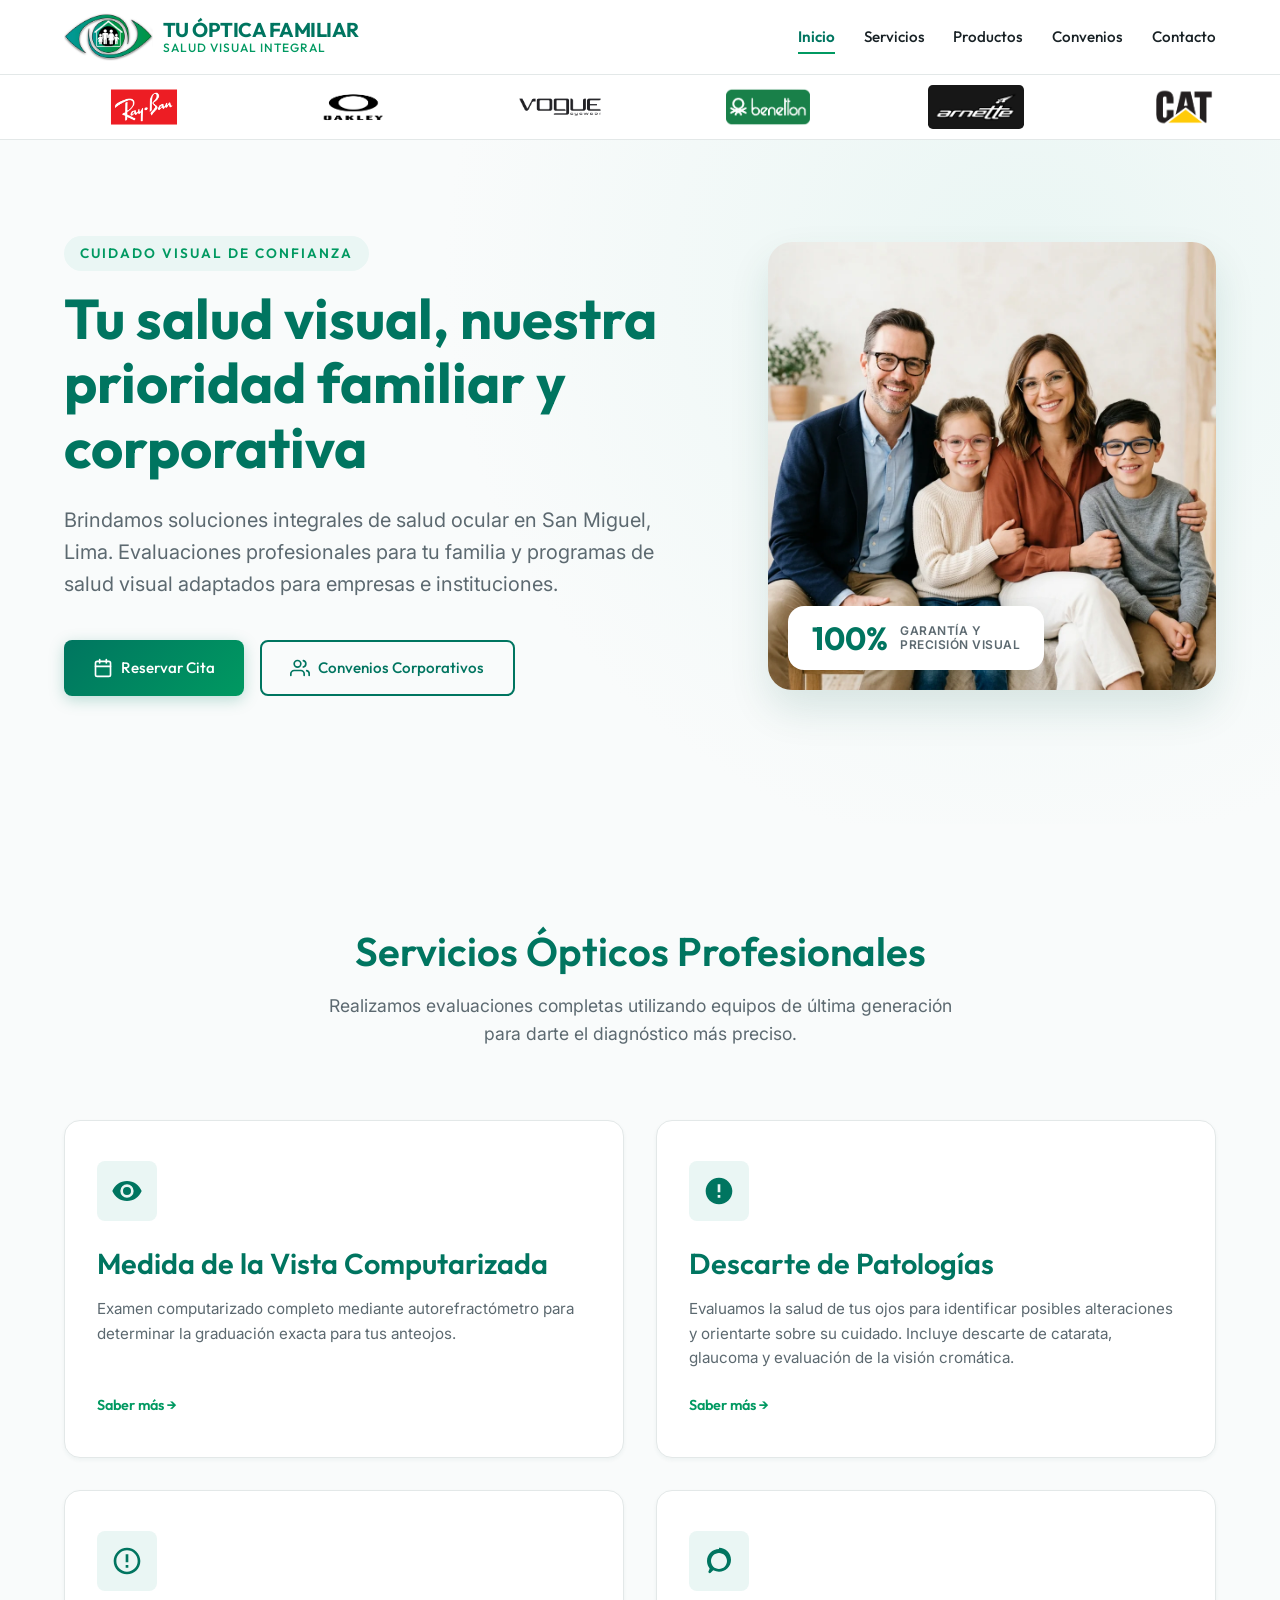
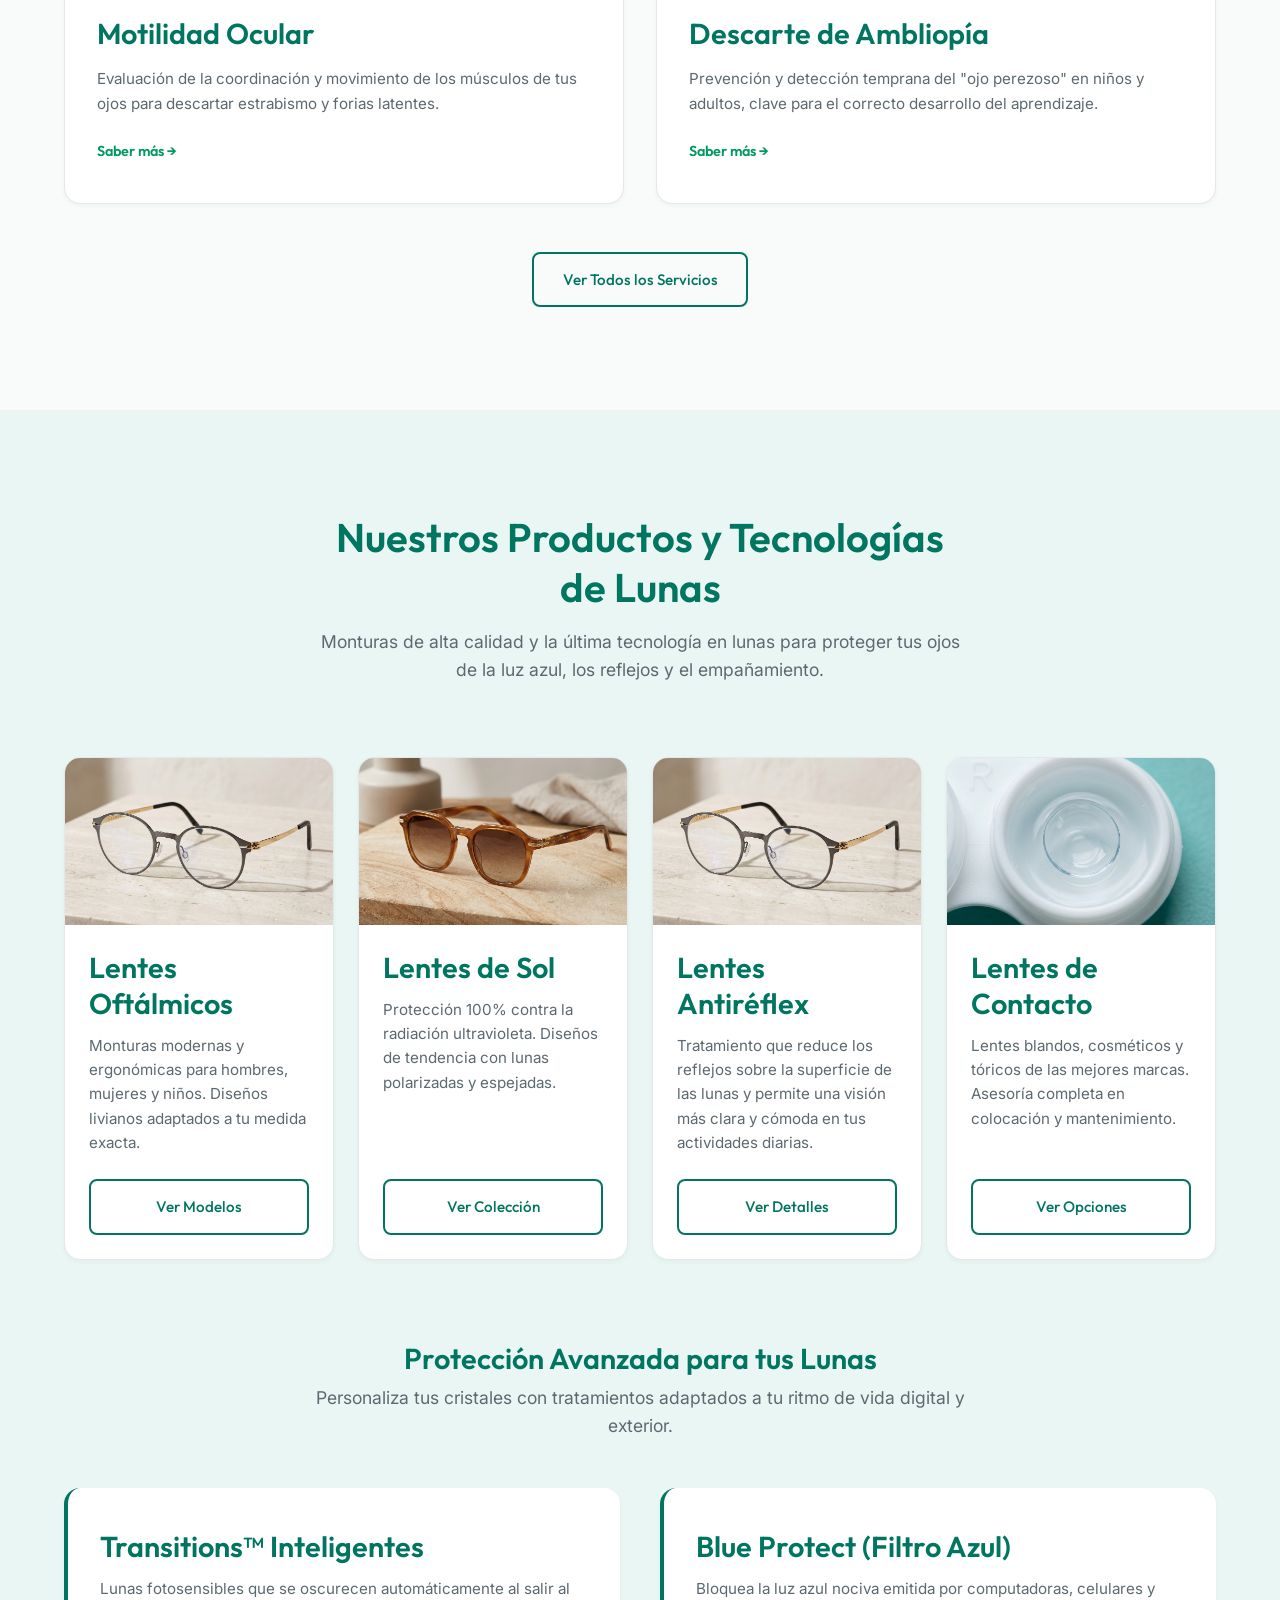
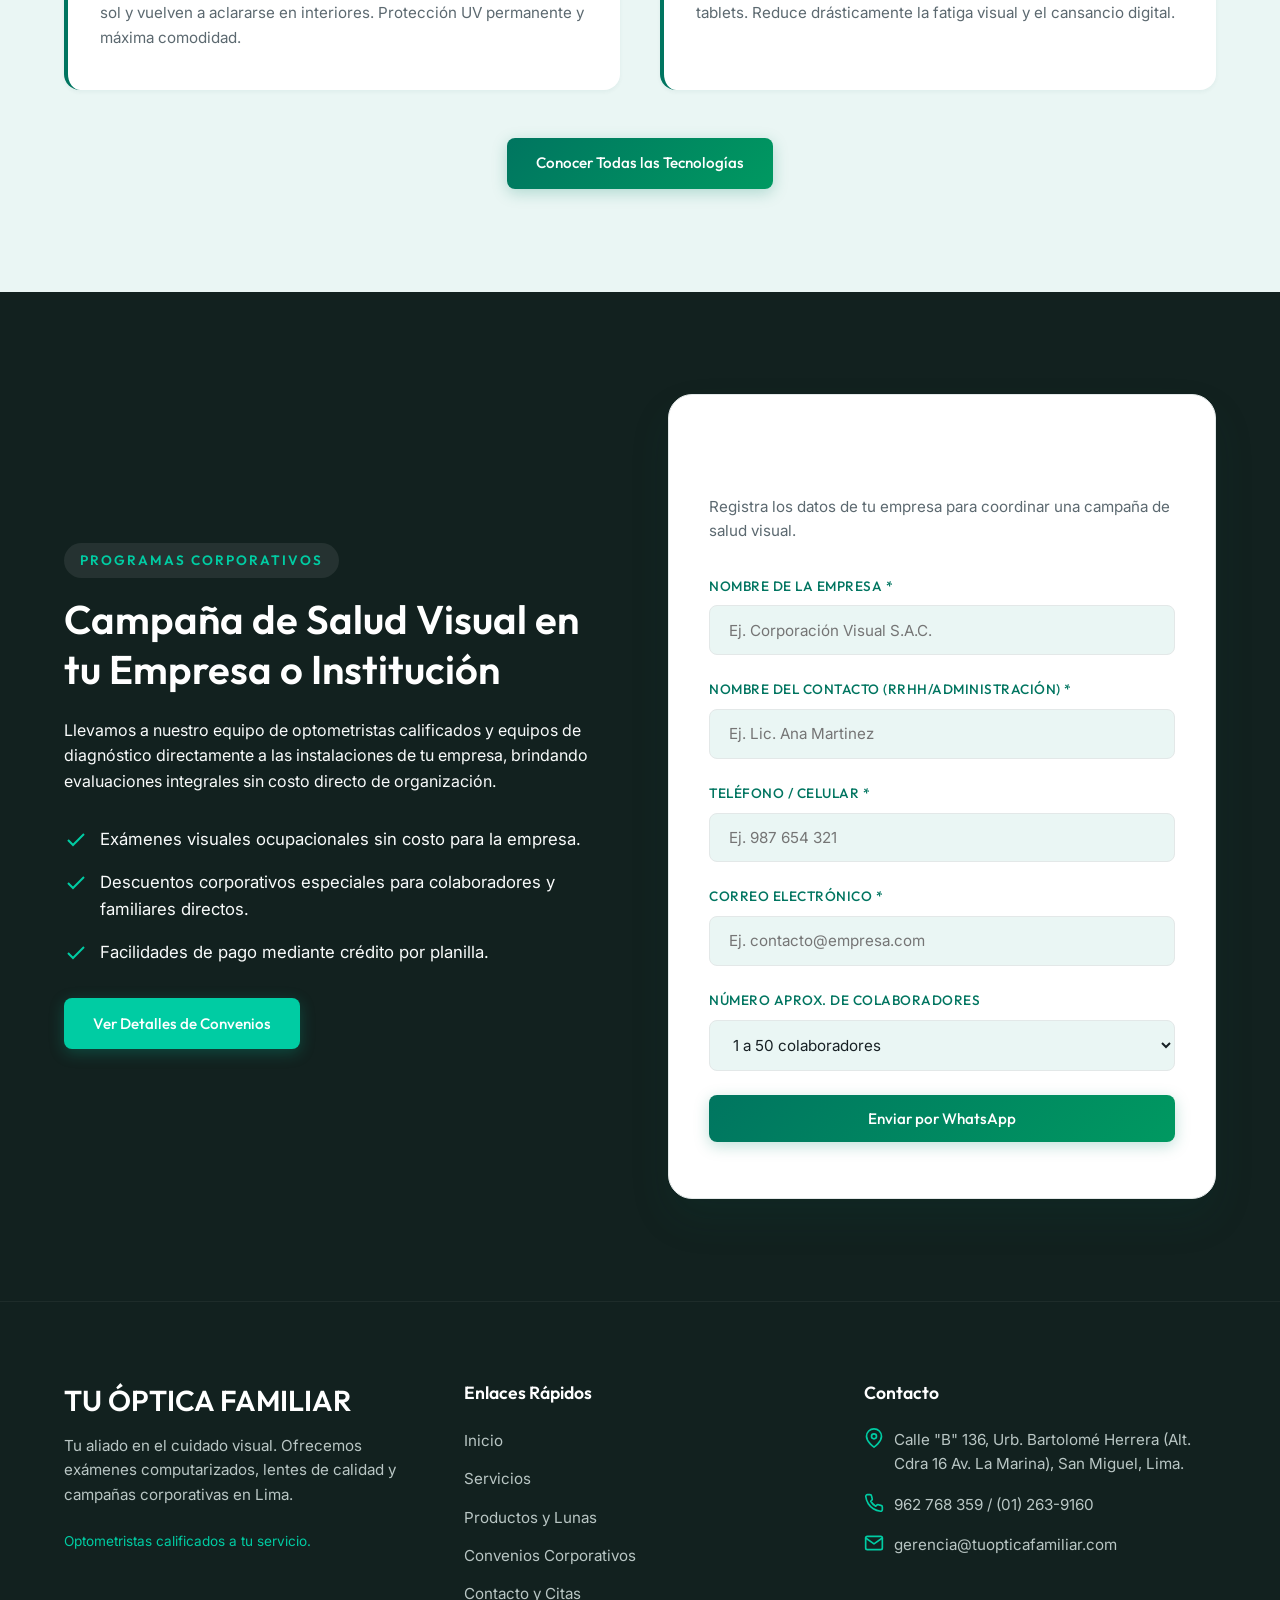
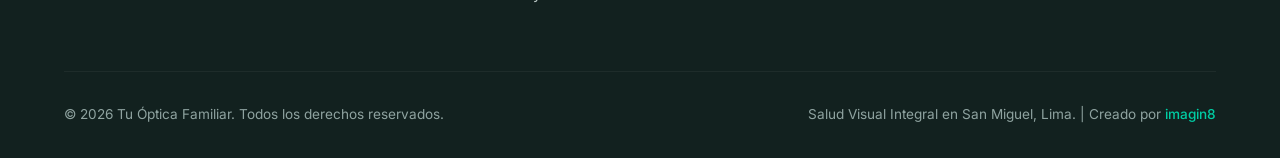
==== index.html @ 0a473fee "Mantener carrusel animado sin barra de desplazamiento" ====
<!DOCTYPE html>
<html lang="es">
<head>
  <meta charset="UTF-8">
  <meta name="viewport" content="width=device-width, initial-scale=1.0">
  <title>Tu Óptica Familiar - Salud Visual para tu Familia y Empresa</title>
  <meta name="description" content="En Tu Óptica Familiar ofrecemos exámenes de vista computarizados, monturas de marca, lentes de contacto y convenios corporativos para campañas de salud visual en Lima, San Miguel.">
  <link rel="stylesheet" href="style.css?v=20261010-8">
  <link rel="icon" href="logo-optica-familiar.jpg" type="image/jpeg">
</head>
<body>

  <!-- Backdrop para el menú móvil -->
  <div class="menu-backdrop"></div>

  <!-- Cabecera de Navegación -->
  <header class="header">
    <div class="container header-container">
      <a href="index.html" class="logo-link">
        <img src="logo-optica-familiar.jpg" alt="Tu Óptica Familiar Logo" class="logo-img">
        <div class="logo-text">
          TU ÓPTICA FAMILIAR
          <span>Salud Visual Integral</span>
        </div>
      </a>

      <!-- Menú Escritorio -->
      <nav class="nav">
        <ul class="nav-list">
          <li><a href="index.html" class="nav-link">Inicio</a></li>
          <li><a href="servicios.html" class="nav-link">Servicios</a></li>
          <li><a href="productos.html" class="nav-link">Productos</a></li>
          <li><a href="convenios.html" class="nav-link">Convenios</a></li>
          <li><a href="contacto.html" class="nav-link">Contacto</a></li>
        </ul>
      </nav>

      <!-- Botón de Hamburguesa Móvil -->
      <button class="burger-btn" aria-label="Abrir menú de navegación">
        <span></span>
        <span></span>
        <span></span>
      </button>
    </div>
  </header>

  <!-- Menú Móvil Lateral -->
  <div class="mobile-menu">
    <nav class="mobile-nav">
      <ul class="mobile-nav-list">
        <li><a href="index.html" class="mobile-nav-link">Inicio</a></li>
        <li><a href="servicios.html" class="mobile-nav-link">Servicios</a></li>
        <li><a href="productos.html" class="mobile-nav-link">Productos</a></li>
        <li><a href="convenios.html" class="mobile-nav-link">Convenios</a></li>
        <li><a href="contacto.html" class="mobile-nav-link">Contacto</a></li>
      </ul>
    </nav>
    <a href="contacto.html" class="btn btn-primary" style="margin-top: 2rem; width: 100%;">Agendar Cita</a>
  </div>

  <main>
    <section class="brand-carousel" aria-label="Marcas de monturas" aria-roledescription="carrusel">
      <div class="container brand-carousel-layout">
        <div class="brand-carousel-viewport">
          <div class="brand-carousel-track" id="brand-carousel-track">
          <ul class="brand-carousel-group">
            <li class="brand-carousel-item"><img src="rayban-logo.png" alt="Ray-Ban" width="160" height="64" decoding="async"></li>
            <li class="brand-carousel-item"><img src="oakley-logo.png" alt="Oakley" width="160" height="64" decoding="async"></li>
            <li class="brand-carousel-item"><img src="vogue-logo.png" alt="Vogue Eyewear" width="160" height="64" decoding="async"></li>
            <li class="brand-carousel-item"><img src="benetton-logo.png" alt="Benetton" width="160" height="64" decoding="async"></li>
            <li class="brand-carousel-item brand-carousel-item--dark"><img src="arnette-logo.png" alt="Arnette" width="160" height="64" decoding="async"></li>
            <li class="brand-carousel-item"><img src="cat-logo.png" alt="CAT" width="160" height="64" decoding="async"></li>
          </ul>
          <ul class="brand-carousel-group" aria-hidden="true">
            <li class="brand-carousel-item"><img src="rayban-logo.png" alt="" width="160" height="64" decoding="async"></li>
            <li class="brand-carousel-item"><img src="oakley-logo.png" alt="" width="160" height="64" decoding="async"></li>
            <li class="brand-carousel-item"><img src="vogue-logo.png" alt="" width="160" height="64" decoding="async"></li>
            <li class="brand-carousel-item"><img src="benetton-logo.png" alt="" width="160" height="64" decoding="async"></li>
            <li class="brand-carousel-item brand-carousel-item--dark"><img src="arnette-logo.png" alt="" width="160" height="64" decoding="async"></li>
            <li class="brand-carousel-item"><img src="cat-logo.png" alt="" width="160" height="64" decoding="async"></li>
          </ul>
          </div>
        </div>
      </div>
    </section>

    <!-- ==========================================
         Hero Section
         ========================================== -->
    <section class="hero hero--home">
      <div class="container hero-grid">
        <div class="hero-content">
          <span class="hero-tagline">Cuidado Visual de Confianza</span>
          <h1>Tu salud visual, nuestra prioridad<span class="hero-title-desktop"> familiar y corporativa</span><span class="hero-title-mobile">.</span></h1>
          <p class="hero-desc">
            Brindamos soluciones integrales de salud ocular en San Miguel, Lima. Evaluaciones profesionales para tu familia y programas de salud visual adaptados para empresas e instituciones.
          </p>
          <div class="hero-actions">
            <a href="contacto.html" class="btn btn-primary">
              <svg width="20" height="20" viewBox="0 0 24 24" fill="none" stroke="currentColor" stroke-width="2" stroke-linecap="round" stroke-linejoin="round"><rect x="3" y="4" width="18" height="18" rx="2" ry="2"></rect><line x1="16" y1="2" x2="16" y2="6"></line><line x1="8" y1="2" x2="8" y2="6"></line><line x1="3" y1="10" x2="21" y2="10"></line></svg>
              Reservar Cita
            </a>
            <a href="convenios.html" class="btn btn-outline">
              <svg width="20" height="20" viewBox="0 0 24 24" fill="none" stroke="currentColor" stroke-width="2" stroke-linecap="round" stroke-linejoin="round"><path d="M17 21v-2a4 4 0 0 0-4-4H5a4 4 0 0 0-4 4v2"></path><circle cx="9" cy="7" r="4"></circle><path d="M23 21v-2a4 4 0 0 0-3-3.87"></path><path d="M16 3.13a4 4 0 0 1 0 7.75"></path></svg>
              Convenios Corporativos
            </a>
          </div>
        </div>
        <div class="hero-img-container">
          <div class="hero-img-wrapper">
            <img src="hero-family.webp" alt="Familia feliz con lentes modernos">
            <div class="hero-badge">
              <div class="hero-badge-number">100%</div>
              <div class="hero-badge-text">Garantía y<br>Precisión Visual</div>
            </div>
            <a href="contacto.html" class="btn btn-primary hero-reserve-mobile">
              <svg width="20" height="20" viewBox="0 0 24 24" fill="none" stroke="currentColor" stroke-width="2" stroke-linecap="round" stroke-linejoin="round"><rect x="3" y="4" width="18" height="18" rx="2"></rect><path d="M16 2v4M8 2v4M3 10h18"></path></svg>
              Reservar Cita
            </a>
          </div>
        </div>
      </div>
    </section>

    <!-- ==========================================
         Servicios Destacados
         ========================================== -->
    <section class="section">
      <div class="container">
        <div class="section-header text-center">
          <h2>Servicios Ópticos Profesionales</h2>
          <p>Realizamos evaluaciones completas utilizando equipos de última generación para darte el diagnóstico más preciso.</p>
        </div>
        
        <div class="services-grid services-grid--overview">
          <!-- Tarjeta 1: Medida computarizada -->
          <div class="service-card">
            <div class="service-icon-box">
              <svg viewBox="0 0 24 24"><path d="M12,9A3,3 0 0,0 9,12A3,3 0 0,0 12,15A3,3 0 0,0 15,12A3,3 0 0,0 12,9M12,17A5,5 0 0,1 7,12A5,5 0 0,1 12,7A5,5 0 0,1 17,12A5,5 0 0,1 12,17M12,4.5C7,4.5 2.73,7.61 1,12C2.73,16.39 7,19.5 12,19.5C17,19.5 21.27,16.39 23,12C21.27,7.61 17,4.5 12,4.5Z"/></svg>
            </div>
            <h3>Medida de la Vista Computarizada</h3>
            <p>Examen computarizado completo mediante autorefractómetro para determinar la graduación exacta para tus anteojos.</p>
            <a href="servicios.html#medida" class="service-link">Saber más &rarr;</a>
          </div>

          <!-- Descarte de patologías -->
          <div class="service-card">
            <div class="service-icon-box">
              <svg viewBox="0 0 24 24"><path d="M12 2C6.48 2 2 6.48 2 12s4.48 10 10 10 10-4.48 10-10S17.52 2 12 2zm-1 5h2v6h-2zm0 8h2v2h-2z"/></svg>
            </div>
            <h3>Descarte de Patologías</h3>
            <p>Evaluamos la salud de tus ojos para identificar posibles alteraciones y orientarte sobre su cuidado. Incluye descarte de catarata, glaucoma y evaluación de la visión cromática.</p>
            <a href="servicios.html#patologias" class="service-link">Saber más &rarr;</a>
          </div>

          <!-- Tarjeta 2: Estrabismo -->
          <div class="service-card">
            <div class="service-icon-box">
              <svg viewBox="0 0 24 24"><path d="M12 2C6.48 2 2 6.48 2 12s4.48 10 10 10 10-4.48 10-10S17.52 2 12 2zm0 18c-4.41 0-8-3.59-8-8s3.59-8 8-8 8 3.59 8 8-3.59 8-8 8zm-1-13h2v6h-2zm0 8h2v2h-2z"/></svg>
            </div>
            <h3>Motilidad Ocular</h3>
            <p>Evaluación de la coordinación y movimiento de los músculos de tus ojos para descartar estrabismo y forias latentes.</p>
            <a href="servicios.html#motilidad" class="service-link">Saber más &rarr;</a>
          </div>

          <!-- Tarjeta 3: Ambliopía -->
          <div class="service-card">
            <div class="service-icon-box">
              <svg viewBox="0 0 24 24"><path d="M12 3c-4.97 0-9 4.03-9 9 0 2.12.74 4.07 1.97 5.61L4.35 19.4c-.39.39-.39 1.02 0 1.41.39.39 1.02.39 1.41 0l1.9-1.9C9.22 19.58 10.57 20 12 20c4.97 0 9-4.03 9-9s-4.03-9-9-9zm0 15c-3.31 0-6-2.69-6-6s2.69-6 6-6 6 2.69 6 6-2.69 6-6 6z"/></svg>
            </div>
            <h3>Descarte de Ambliopía</h3>
            <p>Prevención y detección temprana del "ojo perezoso" en niños y adultos, clave para el correcto desarrollo del aprendizaje.</p>
            <a href="servicios.html#ambliopia" class="service-link">Saber más &rarr;</a>
          </div>
        </div>
        
        <div class="text-center" style="margin-top: 3rem;">
          <a href="servicios.html" class="btn btn-outline">Ver Todos los Servicios</a>
        </div>
      </div>
    </section>

    <!-- ==========================================
         Productos y Tecnologías Destacadas
         ========================================== -->
    <section class="section" style="background-color: var(--primary-ultra-light);">
      <div class="container">
        <div class="section-header text-center">
          <h2>Nuestros Productos y Tecnologías de Lunas</h2>
          <p>Monturas de alta calidad y la última tecnología en lunas para proteger tus ojos de la luz azul, los reflejos y el empañamiento.</p>
        </div>

        <div class="products-grid products-grid--overview">
          <!-- Oftálmicos -->
          <div class="product-card">
            <div class="product-img-wrapper">
              <img src="oftalmicos.png" alt="Lentes oftálmicos de diseñador">
            </div>
            <div class="product-info">
              <h3>Lentes Oftálmicos</h3>
              <p>Monturas modernas y ergonómicas para hombres, mujeres y niños. Diseños livianos adaptados a tu medida exacta.</p>
              <a href="productos.html" class="btn btn-outline" style="width: 100%; margin-top: auto;">Ver Modelos</a>
            </div>
          </div>

          <!-- Lentes de Sol -->
          <div class="product-card">
            <div class="product-img-wrapper">
              <img src="sol.png" alt="Lentes de sol con protección UV">
            </div>
            <div class="product-info">
              <h3>Lentes de Sol</h3>
              <p>Protección 100% contra la radiación ultravioleta. Diseños de tendencia con lunas polarizadas y espejadas.</p>
              <a href="productos.html" class="btn btn-outline" style="width: 100%; margin-top: auto;">Ver Colección</a>
            </div>
          </div>

          <!-- Lentes Antiréflex -->
          <div class="product-card" id="antireflex">
            <div class="product-img-wrapper">
              <img src="oftalmicos.png" alt="Anteojos para lunas con tratamiento antiréflex">
            </div>
            <div class="product-info">
              <h3>Lentes Antiréflex</h3>
              <p>Tratamiento que reduce los reflejos sobre la superficie de las lunas y permite una visión más clara y cómoda en tus actividades diarias.</p>
              <a href="productos.html#antireflex" class="btn btn-outline" style="width: 100%; margin-top: auto;">Ver Detalles</a>
            </div>
          </div>

          <!-- Contacto -->
          <div class="product-card">
            <div class="product-img-wrapper">
              <img src="contacto.png" alt="Lentes de contacto en solución">
            </div>
            <div class="product-info">
              <h3>Lentes de Contacto</h3>
              <p>Lentes blandos, cosméticos y tóricos de las mejores marcas. Asesoría completa en colocación y mantenimiento.</p>
              <a href="productos.html" class="btn btn-outline" style="width: 100%; margin-top: auto;">Ver Opciones</a>
            </div>
          </div>
        </div>

        <!-- Foco en Tecnología de Lunas -->
        <div class="section-header text-center" style="margin-top: 5rem; margin-bottom: 3rem;">
          <h3>Protección Avanzada para tus Lunas</h3>
          <p>Personaliza tus cristales con tratamientos adaptados a tu ritmo de vida digital y exterior.</p>
        </div>

        <div class="tech-grid">
          <div class="tech-card">
            <h3>Transitions™ Inteligentes</h3>
            <p>Lunas fotosensibles que se oscurecen automáticamente al salir al sol y vuelven a aclararse en interiores. Protección UV permanente y máxima comodidad.</p>
          </div>
          <div class="tech-card">
            <h3>Blue Protect (Filtro Azul)</h3>
            <p>Bloquea la luz azul nociva emitida por computadoras, celulares y tablets. Reduce drásticamente la fatiga visual y el cansancio digital.</p>
          </div>
        </div>

        <div class="text-center" style="margin-top: 3rem;">
          <a href="productos.html" class="btn btn-primary">Conocer Todas las Tecnologías</a>
        </div>
      </div>
    </section>

    <!-- ==========================================
         Sección Campañas Corporativas / Convenios
         ========================================== -->
    <section class="section section-dark corporate-section">
      <div class="container corporate-grid">
        <div class="corporate-content">
          <span class="hero-tagline" style="background-color: rgba(255,255,255,0.08); color: var(--accent);">Programas Corporativos</span>
          <h2>Campaña de Salud Visual en tu Empresa o Institución</h2>
          <p>
            Llevamos a nuestro equipo de optometristas calificados y equipos de diagnóstico directamente a las instalaciones de tu empresa, brindando evaluaciones integrales sin costo directo de organización.
          </p>
          
          <ul class="corporate-list">
            <li>
              <svg viewBox="0 0 24 24" fill="none" stroke="currentColor" stroke-width="2"><polyline points="20 6 9 17 4 12"></polyline></svg>
              <span>Exámenes visuales ocupacionales sin costo para la empresa.</span>
            </li>
            <li>
              <svg viewBox="0 0 24 24" fill="none" stroke="currentColor" stroke-width="2"><polyline points="20 6 9 17 4 12"></polyline></svg>
              <span>Descuentos corporativos especiales para colaboradores y familiares directos.</span>
            </li>
            <li>
              <svg viewBox="0 0 24 24" fill="none" stroke="currentColor" stroke-width="2"><polyline points="20 6 9 17 4 12"></polyline></svg>
              <span>Facilidades de pago mediante crédito por planilla.</span>
            </li>
          </ul>

          <a href="convenios.html" class="btn btn-accent">Ver Detalles de Convenios</a>
        </div>

        <div class="form-card">
          <h3>Solicitar Información</h3>
          <p>Registra los datos de tu empresa para coordinar una campaña de salud visual.</p>
          
          <form id="corporateForm">
            <div class="form-group">
              <label for="company" class="form-label">Nombre de la Empresa *</label>
              <input type="text" id="company" class="form-control" placeholder="Ej. Corporación Visual S.A.C." required>
            </div>
            <div class="form-group">
              <label for="contactName" class="form-label">Nombre del Contacto (RRHH/Administración) *</label>
              <input type="text" id="contactName" class="form-control" placeholder="Ej. Lic. Ana Martinez" required>
            </div>
            <div class="form-group">
              <label for="phone" class="form-label">Teléfono / Celular *</label>
              <input type="tel" id="phone" class="form-control" placeholder="Ej. 987 654 321" required>
            </div>
            <div class="form-group">
              <label for="email" class="form-label">Correo Electrónico *</label>
              <input type="email" id="email" class="form-control" placeholder="Ej. contacto@empresa.com" required>
            </div>
            <div class="form-group">
              <label for="employees" class="form-label">Número aprox. de Colaboradores</label>
              <select id="employees" class="form-control">
                <option value="1-50">1 a 50 colaboradores</option>
                <option value="51-200">51 a 200 colaboradores</option>
                <option value="200+">Más de 200 colaboradores</option>
              </select>
            </div>
            <button type="submit" class="btn btn-primary" style="width: 100%;">Enviar por WhatsApp</button>
          </form>
        </div>
      </div>
    </section>
  </main>

  <!-- ==========================================
       Footer
       ========================================== -->
  <footer class="footer">
    <div class="container footer-grid">
      <div class="footer-brand">
        <h3>TU ÓPTICA FAMILIAR</h3>
        <p>Tu aliado en el cuidado visual. Ofrecemos exámenes computarizados, lentes de calidad y campañas corporativas en Lima.</p>
        <p style="font-size: 0.85rem; color: var(--accent);">Optometristas calificados a tu servicio.</p>
      </div>

      <div class="footer-links">
        <h4>Enlaces Rápidos</h4>
        <ul class="footer-links-list">
          <li><a href="index.html">Inicio</a></li>
          <li><a href="servicios.html">Servicios</a></li>
          <li><a href="productos.html">Productos y Lunas</a></li>
          <li><a href="convenios.html">Convenios Corporativos</a></li>
          <li><a href="contacto.html">Contacto y Citas</a></li>
        </ul>
      </div>

      <div class="footer-contact">
        <h4>Contacto</h4>
        <ul class="footer-contact-list">
          <li>
            <svg viewBox="0 0 24 24" fill="none" stroke="currentColor" stroke-width="2" stroke-linecap="round" stroke-linejoin="round"><path d="M21 10c0 7-9 13-9 13s-9-6-9-13a9 9 0 0 1 18 0z"></path><circle cx="12" cy="10" r="3"></circle></svg>
            <span>Calle "B" 136, Urb. Bartolomé Herrera (Alt. Cdra 16 Av. La Marina), San Miguel, Lima.</span>
          </li>
          <li>
            <svg viewBox="0 0 24 24" fill="none" stroke="currentColor" stroke-width="2" stroke-linecap="round" stroke-linejoin="round"><path d="M22 16.92v3a2 2 0 0 1-2.18 2 19.79 19.79 0 0 1-8.63-3.07 19.5 19.5 0 0 1-6-6 19.79 19.79 0 0 1-3.07-8.67A2 2 0 0 1 4.11 2h3a2 2 0 0 1 2 1.72 12.84 12.84 0 0 0 .7 2.81 2 2 0 0 1-.45 2.11L8.09 9.91a16 16 0 0 0 6 6l1.27-1.27a2 2 0 0 1 2.11-.45 12.84 12.84 0 0 0 2.81.7A2 2 0 0 1 22 16.92z"></path></svg>
            <span>962 768 359 / (01) 263-9160</span>
          </li>
          <li>
            <svg viewBox="0 0 24 24" fill="none" stroke="currentColor" stroke-width="2" stroke-linecap="round" stroke-linejoin="round"><path d="M4 4h16c1.1 0 2 .9 2 2v12c0 1.1-.9 2-2 2H4c-1.1 0-2-.9-2-2V6c0-1.1.9-2 2-2z"></path><polyline points="22,6 12,13 2,6"></polyline></svg>
            <span>gerencia@tuopticafamiliar.com</span>
          </li>
        </ul>
      </div>
    </div>

    <div class="container footer-bottom">
      <p>&copy; 2026 Tu Óptica Familiar. Todos los derechos reservados.</p>
      <p>Salud Visual Integral en San Miguel, Lima. | Creado por <a href="https://imagin8.net.pe" target="_blank" rel="noopener" style="color: var(--accent); font-weight: 500;">imagin8</a></p>
    </div>
  </footer>

  <script src="main.js?v=20261010-8"></script>
</body>
</html>
---- style.css ----
@import url('https://fonts.googleapis.com/css2?family=Inter:wght@300;400;500;600&family=Outfit:wght@300;400;500;600;700&display=swap');

/* ==========================================================================
   Variables y Sistema de Diseño (Design Tokens)
   ========================================================================== */
:root {
  /* Paleta de Colores (Basada en el Logo Teal/Verde) */
  --primary-hue: 169;
  --primary: hsl(var(--primary-hue), 100%, 23%);          /* Teal Oscuro Principal */
  --primary-light: hsl(var(--primary-hue), 100%, 30%);    /* Teal Claro */
  --primary-ultra-light: hsl(var(--primary-hue), 40%, 94%); /* Fondo Sutil */
  
  --secondary-hue: 158;
  --secondary: hsl(var(--secondary-hue), 100%, 30%);      /* Verde Secundario */
  --secondary-light: hsl(var(--secondary-hue), 100%, 38%);
  
  --accent-hue: 168;
  --accent: hsl(var(--accent-hue), 100%, 40%);            /* Menta Vibrante para CTAs */
  --accent-hover: hsl(var(--accent-hue), 100%, 34%);
  --accent-light: hsl(var(--accent-hue), 100%, 93%);
  
  /* Tonos Neutros */
  --text-dark: hsl(200, 20%, 12%);                        /* Texto Principal */
  --text-muted: hsl(200, 10%, 40%);                       /* Texto Secundario/Gris */
  --bg-light: hsl(180, 20%, 98%);                         /* Fondo General Claro */
  --bg-white: hsl(0, 0%, 100%);
  --bg-dark: hsl(170, 30%, 10%);                          /* Fondo Oscuro Corporativo */
  --border-color: hsl(180, 10%, 90%);
  
  /* Tipografía */
  --font-headings: 'Outfit', sans-serif;
  --font-body: 'Inter', sans-serif;
  
  /* Sombras y Efectos */
  --shadow-sm: 0 2px 4px rgba(0, 82, 69, 0.05);
  --shadow-md: 0 10px 25px rgba(0, 82, 69, 0.08);
  --shadow-lg: 0 20px 40px rgba(0, 82, 69, 0.12);
  --radius-sm: 8px;
  --radius-md: 16px;
  --radius-lg: 24px;
  --transition: all 0.3s cubic-bezier(0.4, 0, 0.2, 1);
  --container-width: 1200px;
}

/* ==========================================================================
   Reset de Estilos & Base
   ========================================================================== */
*, *::before, *::after {
  box-sizing: border-box;
  margin: 0;
  padding: 0;
}

html {
  scroll-behavior: smooth;
  font-size: 16px; /* Base 16px para accesibilidad */
  -webkit-text-size-adjust: 100%;
}

body {
  font-family: var(--font-body);
  background-color: var(--bg-light);
  color: var(--text-dark);
  line-height: 1.6;
  overflow-x: hidden;
}

/* Encabezados */
h1, h2, h3, h4, h5, h6 {
  font-family: var(--font-headings);
  font-weight: 600;
  line-height: 1.25;
  color: var(--primary);
}

h1 { font-size: clamp(2.2rem, 5vw, 3.5rem); font-weight: 700; }
h2 { font-size: clamp(1.8rem, 4vw, 2.5rem); margin-bottom: 1rem; position: relative; }
h3 { font-size: clamp(1.3rem, 3vw, 1.8rem); }
h4 { font-size: 1.15rem; }

a {
  color: inherit;
  text-decoration: none;
  transition: var(--transition);
}

img {
  max-width: 100%;
  height: auto;
  display: block;
}

button, input, textarea, select {
  font-family: inherit;
  font-size: inherit;
  border: none;
  outline: none;
}

/* ==========================================================================
   Componentes Comunes (Layout)
   ========================================================================== */
.container {
  width: 90%;
  max-width: var(--container-width);
  margin: 0 auto;
}

.section {
  padding: clamp(4rem, 8vw, 7rem) 0;
}

.section-dark {
  background-color: var(--bg-dark);
  color: var(--bg-light);
}

.section-dark h2, .section-dark h3 {
  color: var(--bg-white);
}

.text-center { text-align: center; }
.section-header {
  max-width: 650px;
  margin: 0 auto clamp(3rem, 6vw, 4.5rem) auto;
}
.section-header p {
  color: var(--text-muted);
  font-size: 1.1rem;
  margin-top: 0.5rem;
}
.section-dark .section-header p {
  color: hsl(170, 10%, 75%);
}

/* ==========================================================================
   Botones Premium
   ========================================================================== */
.btn {
  display: inline-flex;
  align-items: center;
  justify-content: center;
  gap: 8px;
  padding: 0.85rem 1.8rem;
  border-radius: var(--radius-sm);
  font-family: var(--font-headings);
  font-weight: 500;
  cursor: pointer;
  transition: var(--transition);
  font-size: 0.95rem;
  text-align: center;
}

.btn-primary {
  background: linear-gradient(135deg, var(--primary), var(--secondary));
  color: var(--bg-white);
  box-shadow: 0 4px 15px rgba(0, 130, 105, 0.25);
}

.btn-primary:hover {
  transform: translateY(-2px);
  box-shadow: 0 8px 20px rgba(0, 130, 105, 0.35);
  background: linear-gradient(135deg, var(--primary-light), var(--secondary-light));
}

.btn-accent {
  background-color: var(--accent);
  color: var(--bg-white);
  box-shadow: 0 4px 15px rgba(0, 199, 159, 0.25);
}

.btn-accent:hover {
  transform: translateY(-2px);
  background-color: var(--accent-hover);
  box-shadow: 0 8px 20px rgba(0, 199, 159, 0.35);
}

.btn-outline {
  border: 2px solid var(--primary);
  background-color: transparent;
  color: var(--primary);
}

.btn-outline:hover {
  background-color: var(--primary);
  color: var(--bg-white);
  transform: translateY(-2px);
}

.btn-outline-white {
  border: 2px solid var(--bg-white);
  background-color: transparent;
  color: var(--bg-white);
}

.btn-outline-white:hover {
  background-color: var(--bg-white);
  color: var(--primary);
  transform: translateY(-2px);
}

/* ==========================================================================
   Header & Navegación (Sticky Responsive)
   ========================================================================== */
.header {
  position: sticky;
  top: 0;
  z-index: 1000;
  background-color: rgba(255, 255, 255, 0.92);
  backdrop-filter: blur(10px);
  border-bottom: 1px solid var(--border-color);
  transition: var(--transition);
}

.header-container {
  display: flex;
  align-items: center;
  justify-content: space-between;
  padding: 0.8rem 0;
}

.logo-link {
  display: flex;
  align-items: center;
  gap: 10px;
}

.logo-img {
  height: 48px;
  width: auto;
  object-fit: contain;
}

.logo-text {
  font-family: var(--font-headings);
  font-weight: 700;
  font-size: 1.25rem;
  color: var(--primary);
  letter-spacing: -0.5px;
  line-height: 1.1;
}

.logo-text span {
  display: block;
  font-size: 0.75rem;
  font-weight: 500;
  color: var(--secondary);
  letter-spacing: 1px;
  text-transform: uppercase;
}

/* Menú de Escritorio */
.nav {
  display: none;
}

.nav-list {
  display: flex;
  list-style: none;
  gap: 1.8rem;
}

.nav-link {
  font-family: var(--font-headings);
  font-weight: 500;
  font-size: 0.95rem;
  color: var(--text-dark);
  position: relative;
  padding: 0.5rem 0;
}

.nav-link::after {
  content: '';
  position: absolute;
  bottom: 0;
  left: 0;
  width: 0;
  height: 2px;
  background-color: var(--secondary);
  transition: var(--transition);
}

.nav-link:hover {
  color: var(--secondary);
}

.nav-link:hover::after,
.nav-link.active::after {
  width: 100%;
}

.nav-link.active {
  color: var(--primary);
  font-weight: 600;
}

/* Botón Hamburguesa */
.burger-btn {
  background: transparent;
  cursor: pointer;
  display: flex;
  flex-direction: column;
  justify-content: space-between;
  width: 26px;
  height: 18px;
  z-index: 1001;
}

.burger-btn span {
  display: block;
  width: 100%;
  height: 2.5px;
  background-color: var(--primary);
  border-radius: 2px;
  transition: var(--transition);
}

/* Menú Móvil Overlay */
.mobile-menu {
  position: fixed;
  top: 0;
  right: -100%;
  width: 80%;
  max-width: 320px;
  height: 100vh;
  background-color: var(--bg-white);
  box-shadow: -10px 0 30px rgba(0, 0, 0, 0.1);
  z-index: 999;
  display: flex;
  flex-direction: column;
  padding: 6rem 2rem 2rem 2rem;
  transition: 0.4s cubic-bezier(0.4, 0, 0.2, 1);
}

.mobile-menu.open {
  right: 0;
}

.mobile-nav-list {
  list-style: none;
  display: flex;
  flex-direction: column;
  gap: 1.8rem;
}

.mobile-nav-link {
  font-family: var(--font-headings);
  font-size: 1.25rem;
  font-weight: 500;
  color: var(--text-dark);
  display: block;
}

.mobile-nav-link:hover,
.mobile-nav-link.active {
  color: var(--primary);
  padding-left: 10px;
  border-left: 3px solid var(--secondary);
}

.burger-btn.open span:nth-child(1) {
  transform: translateY(8px) rotate(45deg);
}
.burger-btn.open span:nth-child(2) {
  opacity: 0;
}
.burger-btn.open span:nth-child(3) {
  transform: translateY(-8px) rotate(-45deg);
}

/* Menú Overlay de Fondo */
.menu-backdrop {
  position: fixed;
  top: 0;
  left: 0;
  width: 100vw;
  height: 100vh;
  background-color: rgba(0, 82, 69, 0.3);
  backdrop-filter: blur(4px);
  z-index: 998;
  opacity: 0;
  pointer-events: none;
  transition: var(--transition);
}

.menu-backdrop.open {
  opacity: 1;
  pointer-events: auto;
}

/* ==========================================================================
   Hero Section (index.html)
   ========================================================================== */
.hero {
  padding: clamp(3rem, 10vw, 6rem) 0 clamp(4rem, 12vw, 8rem) 0;
  position: relative;
  background: radial-gradient(circle at 80% 20%, var(--primary-ultra-light) 0%, transparent 50%);
}

.hero-grid {
  display: grid;
  grid-template-columns: 1fr;
  gap: 3rem;
  align-items: center;
}

.hero-content {
  text-align: center;
}

.hero-tagline {
  font-family: var(--font-headings);
  font-weight: 600;
  font-size: 0.85rem;
  text-transform: uppercase;
  letter-spacing: 2px;
  color: var(--secondary);
  margin-bottom: 1rem;
  display: inline-block;
  background-color: var(--primary-ultra-light);
  padding: 0.4rem 1rem;
  border-radius: 50px;
}

.hero h1 {
  margin-bottom: 1.5rem;
  color: var(--primary);
  line-height: 1.15;
}

.hero-desc {
  font-size: clamp(1rem, 2vw, 1.25rem);
  color: var(--text-muted);
  margin-bottom: 2.5rem;
  max-width: 600px;
  margin-left: auto;
  margin-right: auto;
}

.hero-actions {
  display: flex;
  flex-direction: column;
  gap: 1rem;
  justify-content: center;
}

.hero-img-container {
  position: relative;
  display: flex;
  justify-content: center;
}

.hero-img-wrapper {
  position: relative;
  border-radius: var(--radius-lg);
  overflow: hidden;
  box-shadow: var(--shadow-lg);
  max-width: 500px;
  width: 100%;
}

.hero-badge {
  position: absolute;
  bottom: 20px;
  left: 20px;
  background-color: var(--bg-white);
  padding: 1rem 1.5rem;
  border-radius: var(--radius-md);
  box-shadow: var(--shadow-md);
  display: flex;
  align-items: center;
  gap: 12px;
  z-index: 10;
}

.hero-badge-number {
  font-family: var(--font-headings);
  font-size: 2rem;
  font-weight: 700;
  color: var(--primary);
  line-height: 1;
}

.hero-badge-text {
  font-size: 0.75rem;
  font-weight: 600;
  text-transform: uppercase;
  letter-spacing: 0.5px;
  color: var(--text-muted);
  line-height: 1.2;
}

/* ==========================================================================
   Sección Servicios (Home / servicios.html)
   ========================================================================== */
.services-grid {
  display: grid;
  grid-template-columns: 1fr;
  gap: 2rem;
}

.service-card {
  background-color: var(--bg-white);
  border-radius: var(--radius-md);
  padding: 2.5rem 2rem;
  box-shadow: var(--shadow-sm);
  border: 1px solid var(--border-color);
  transition: var(--transition);
  display: flex;
  flex-direction: column;
}

.service-card:hover {
  transform: translateY(-5px);
  box-shadow: var(--shadow-md);
  border-color: var(--primary-ultra-light);
}

.service-icon-box {
  width: 60px;
  height: 60px;
  border-radius: var(--radius-sm);
  background-color: var(--primary-ultra-light);
  color: var(--primary);
  display: flex;
  align-items: center;
  justify-content: center;
  margin-bottom: 1.5rem;
  transition: var(--transition);
}

.service-icon-box svg {
  width: 32px;
  height: 32px;
  fill: currentColor;
}

.service-card:hover .service-icon-box {
  background-color: var(--primary);
  color: var(--bg-white);
}

.service-card h3 {
  margin-bottom: 1rem;
}

.service-card p {
  color: var(--text-muted);
  font-size: 0.95rem;
  margin-bottom: 1.5rem;
  flex-grow: 1;
}

.service-link {
  font-family: var(--font-headings);
  font-weight: 600;
  font-size: 0.9rem;
  color: var(--secondary);
  display: inline-flex;
  align-items: center;
  gap: 6px;
}

.service-link:hover {
  color: var(--primary);
}

/* ==========================================================================
   Sección Convenios (Home / convenios.html)
   ========================================================================== */
.corporate-section {
  position: relative;
  overflow: hidden;
}

.corporate-grid {
  display: grid;
  grid-template-columns: 1fr;
  gap: 3.5rem;
  align-items: center;
}

.corporate-content h2 {
  margin-bottom: 1.5rem;
}

.corporate-list {
  list-style: none;
  margin: 2rem 0;
  display: flex;
  flex-direction: column;
  gap: 1rem;
}

.corporate-list li {
  display: flex;
  align-items: flex-start;
  gap: 12px;
  font-size: 1.05rem;
}

.corporate-list li svg {
  width: 24px;
  height: 24px;
  color: var(--accent);
  flex-shrink: 0;
  margin-top: 2px;
}

/* Formularios de Convenio / Contacto */
.form-card {
  background-color: var(--bg-white);
  border-radius: var(--radius-lg);
  padding: clamp(2rem, 5vw, 3.5rem) clamp(1.5rem, 4vw, 2.5rem);
  box-shadow: var(--shadow-lg);
  border: 1px solid var(--border-color);
  color: var(--text-dark);
}

.form-card h3 {
  margin-bottom: 0.5rem;
}

.form-card p {
  color: var(--text-muted);
  margin-bottom: 2rem;
  font-size: 0.95rem;
}

.form-group {
  margin-bottom: 1.5rem;
}

.form-label {
  display: block;
  font-family: var(--font-headings);
  font-weight: 500;
  font-size: 0.85rem;
  text-transform: uppercase;
  letter-spacing: 0.5px;
  margin-bottom: 0.5rem;
  color: var(--primary);
}

.form-control {
  width: 100%;
  padding: 0.9rem 1.2rem;
  border-radius: var(--radius-sm);
  border: 1px solid var(--border-color);
  background-color: var(--primary-ultra-light);
  color: var(--text-dark);
  font-size: 0.95rem;
  transition: var(--transition);
}

.form-control:focus {
  border-color: var(--primary);
  background-color: var(--bg-white);
  box-shadow: 0 0 0 3px rgba(0, 130, 105, 0.1);
}

textarea.form-control {
  resize: vertical;
  min-height: 120px;
}

/* ==========================================================================
   Sección Productos y Tecnologías (productos.html)
   ========================================================================== */
.products-grid {
  display: grid;
  grid-template-columns: 1fr;
  gap: 2.5rem;
  margin-bottom: 4rem;
}

.product-card {
  background-color: var(--bg-white);
  border-radius: var(--radius-md);
  overflow: hidden;
  box-shadow: var(--shadow-sm);
  border: 1px solid var(--border-color);
  transition: var(--transition);
  display: flex;
  flex-direction: column;
}

.product-card:hover {
  transform: translateY(-5px);
  box-shadow: var(--shadow-md);
}

.product-img-wrapper {
  position: relative;
  aspect-ratio: 16 / 10;
  overflow: hidden;
  background-color: var(--primary-ultra-light);
}

.product-img-wrapper img {
  width: 100%;
  height: 100%;
  object-fit: cover;
  transition: var(--transition);
}

.product-card:hover .product-img-wrapper img {
  transform: scale(1.05);
}

.product-info {
  padding: 2rem;
  display: flex;
  flex-direction: column;
  flex-grow: 1;
}

.product-info h3 {
  margin-bottom: 0.8rem;
}

.product-info p {
  color: var(--text-muted);
  font-size: 0.95rem;
  margin-bottom: 1.5rem;
  flex-grow: 1;
}

/* Tecnologías de Lunas */
.tech-grid {
  display: grid;
  grid-template-columns: 1fr;
  gap: 2.5rem;
}

.tech-card {
  background-color: var(--bg-white);
  border-radius: var(--radius-md);
  padding: 2.5rem 2rem;
  box-shadow: var(--shadow-sm);
  border-left: 4px solid var(--primary);
  transition: var(--transition);
}

.tech-card:hover {
  transform: translateX(5px);
  box-shadow: var(--shadow-md);
}

.tech-card h3 {
  margin-bottom: 0.8rem;
}

.tech-card p {
  color: var(--text-muted);
  font-size: 0.95rem;
}

/* ==========================================================================
   Sección Contacto (contacto.html)
   ========================================================================== */
.contact-grid {
  display: grid;
  grid-template-columns: 1fr;
  gap: 3.5rem;
}

.contact-info-list {
  display: flex;
  flex-direction: column;
  gap: 2rem;
  margin-bottom: 3rem;
}

.contact-item {
  display: flex;
  align-items: flex-start;
  gap: 16px;
}

.contact-icon {
  width: 48px;
  height: 48px;
  border-radius: 50%;
  background-color: var(--primary-ultra-light);
  color: var(--primary);
  display: flex;
  align-items: center;
  justify-content: center;
  flex-shrink: 0;
}

.contact-icon svg {
  width: 24px;
  height: 24px;
  fill: currentColor;
}

.contact-text h4 {
  margin-bottom: 0.3rem;
}

.contact-text p {
  color: var(--text-muted);
  font-size: 0.95rem;
}

.map-container {
  border-radius: var(--radius-md);
  overflow: hidden;
  box-shadow: var(--shadow-md);
  border: 1px solid var(--border-color);
  aspect-ratio: 16 / 9;
}

.map-container iframe {
  width: 100%;
  height: 100%;
  border: none;
}

/* ==========================================================================
   Footer
   ========================================================================== */
.footer {
  background-color: var(--bg-dark);
  color: var(--bg-light);
  padding: 5rem 0 2rem 0;
  border-top: 1px solid rgba(255, 255, 255, 0.05);
}

.footer-grid {
  display: grid;
  grid-template-columns: 1fr;
  gap: 3rem;
  margin-bottom: 4rem;
}

.footer-brand h3 {
  color: var(--bg-white);
  margin-bottom: 1rem;
}

.footer-brand p {
  color: hsl(170, 10%, 75%);
  font-size: 0.95rem;
  margin-bottom: 1.5rem;
}

.footer-links h4, .footer-contact h4 {
  color: var(--bg-white);
  margin-bottom: 1.5rem;
  font-size: 1.1rem;
}

.footer-links-list {
  list-style: none;
  display: flex;
  flex-direction: column;
  gap: 0.8rem;
}

.footer-links-list a {
  color: hsl(170, 10%, 75%);
  font-size: 0.95rem;
}

.footer-links-list a:hover {
  color: var(--accent);
  padding-left: 5px;
}

.footer-contact-list {
  list-style: none;
  display: flex;
  flex-direction: column;
  gap: 1rem;
}

.footer-contact-list li {
  display: flex;
  align-items: flex-start;
  gap: 10px;
  font-size: 0.95rem;
  color: hsl(170, 10%, 75%);
}

.footer-contact-list svg {
  width: 20px;
  height: 20px;
  color: var(--accent);
  flex-shrink: 0;
}

.footer-bottom {
  border-top: 1px solid rgba(255, 255, 255, 0.05);
  padding-top: 2rem;
  display: flex;
  flex-direction: column;
  align-items: center;
  gap: 1rem;
  text-align: center;
  font-size: 0.85rem;
  color: hsl(170, 10%, 60%);
}

/* ==========================================================================
   Media Queries (Responsive Layouts)
   ========================================================================== */

/* Tablets (768px y superior) */
@media (min-width: 768px) {
  .hero-grid {
    grid-template-columns: 1.2fr 0.8fr;
    gap: 2rem;
  }
  
  .hero-content {
    text-align: left;
  }
  
  .hero-desc {
    margin-left: 0;
  }
  
  .hero-actions {
    flex-direction: row;
    justify-content: flex-start;
  }
  
  .services-grid {
    grid-template-columns: repeat(2, 1fr);
  }
  
  .corporate-grid {
    grid-template-columns: repeat(2, 1fr);
  }
  
  .products-grid {
    grid-template-columns: repeat(3, 1fr);
  }
  
  .tech-grid {
    grid-template-columns: repeat(2, 1fr);
  }
  
  .contact-grid {
    grid-template-columns: 1fr 1.2fr;
  }
  
  .footer-grid {
    grid-template-columns: repeat(3, 1fr);
  }
  
  .footer-bottom {
    flex-direction: row;
    justify-content: space-between;
    text-align: left;
  }
}

/* Escritorio (1024px y superior) */
@media (min-width: 1024px) {
  .nav {
    display: block;
  }
  
  .burger-btn {
    display: none;
  }
  
  .mobile-menu {
    display: none;
  }
  
  .services-grid {
    grid-template-columns: repeat(3, 1fr);
  }
  
  .services-grid .service-card:nth-child(4),
  .services-grid .service-card:nth-child(5) {
    grid-column: span 1;
  }
  
  /* Layout centrado para servicios si quedan sueltos */
  .services-layout-center {
    display: flex;
    justify-content: center;
    grid-column: span 3;
    gap: 2rem;
    flex-wrap: wrap;
  }
  
  .services-layout-center .service-card {
    width: calc(33.333% - 1.34rem);
  }
}

/* Carrusel de marcas debajo del menú principal */
.hero-title-mobile, .hero-reserve-mobile { display: none; }
@media (max-width: 767px) {
  .hero--home .hero-content { display: contents; }
  .hero--home .hero-grid { gap: 1.5rem; text-align: center; }
  .hero--home .hero-tagline { order: 0; justify-self: center; margin-bottom: 0; }
  .hero--home h1 { order: 1; margin-bottom: 0; }
  .hero--home .hero-desc { order: 2; margin-bottom: 0; }
  .hero--home .hero-img-container { order: 3; }
  .hero--home .hero-actions { order: 4; }
  .hero--home .hero-title-desktop, .hero--home .hero-badge,
  .hero--home .hero-actions > .btn-primary { display: none; }
  .hero--home .hero-title-mobile { display: inline; }
  .hero--home .hero-img-wrapper { aspect-ratio: 4 / 3; }
  .hero--home .hero-img-wrapper > img { width: 100%; height: 100%; object-fit: cover; object-position: center 35%; }
  .hero--home .hero-reserve-mobile {
    display: flex; position: absolute; bottom: 1rem; left: 50%;
    transform: translateX(-50%); width: calc(100% - 2rem); max-width: 280px;
    z-index: 10;
  }
  .hero--home .hero-reserve-mobile:hover { transform: translateX(-50%) translateY(-2px); }
}

/* Carrusel de marcas debajo del menú principal */
.brand-carousel {
  background: var(--bg-white);
  border-bottom: 1px solid var(--border-color);
  padding: calc(0.69rem - 0.2px) 0;
}
.brand-carousel-layout { display: flex; align-items: center; gap: 1rem; }
.brand-carousel-viewport { overflow: hidden; flex: 1; min-width: 0; }
.brand-carousel-track { display: flex; width: max-content; animation: brand-scroll 36s linear infinite; }
.brand-carousel-group {
  display: flex; flex-direction: row; flex-wrap: nowrap; align-items: center; gap: 3rem; padding-right: 3rem;
  list-style: none; flex-shrink: 0;
}
.brand-carousel-item {
  display: flex; align-items: center; justify-content: center;
  width: 160px; height: 43.2px; flex-shrink: 0;
}
.brand-carousel-item img { width: 96px; height: 38.4px; object-fit: contain; }
.brand-carousel-item--dark img { background: #171717; border-radius: 4.8px; height: 100%; object-fit: cover; }
@keyframes brand-scroll { to { transform: translateX(-50%); } }
#patologias, .service-card { scroll-margin-top: 6rem; }
@media (min-width: 768px) {
  .services-grid--overview { grid-template-columns: repeat(2, 1fr); }
  .products-grid--overview { grid-template-columns: repeat(2, minmax(0, 1fr)); }
}
@media (min-width: 1024px) {
  .products-grid--overview { grid-template-columns: repeat(4, minmax(0, 1fr)); gap: 1.5rem; }
  .products-grid--overview .product-info { padding: 1.5rem; }
}
@media (max-width: 767px) {
  .brand-carousel { padding: 0.4375rem 0; }
  .brand-carousel-layout { gap: 0.5rem; }
  .brand-carousel-group { gap: 0.75rem; padding-right: 0.75rem; }
  .brand-carousel-item { width: 80px; height: 36px; }
  .brand-carousel-item img { width: 76.8px; height: 31.2px; }
  .brand-carousel-item--dark img { height: 100%; }
}
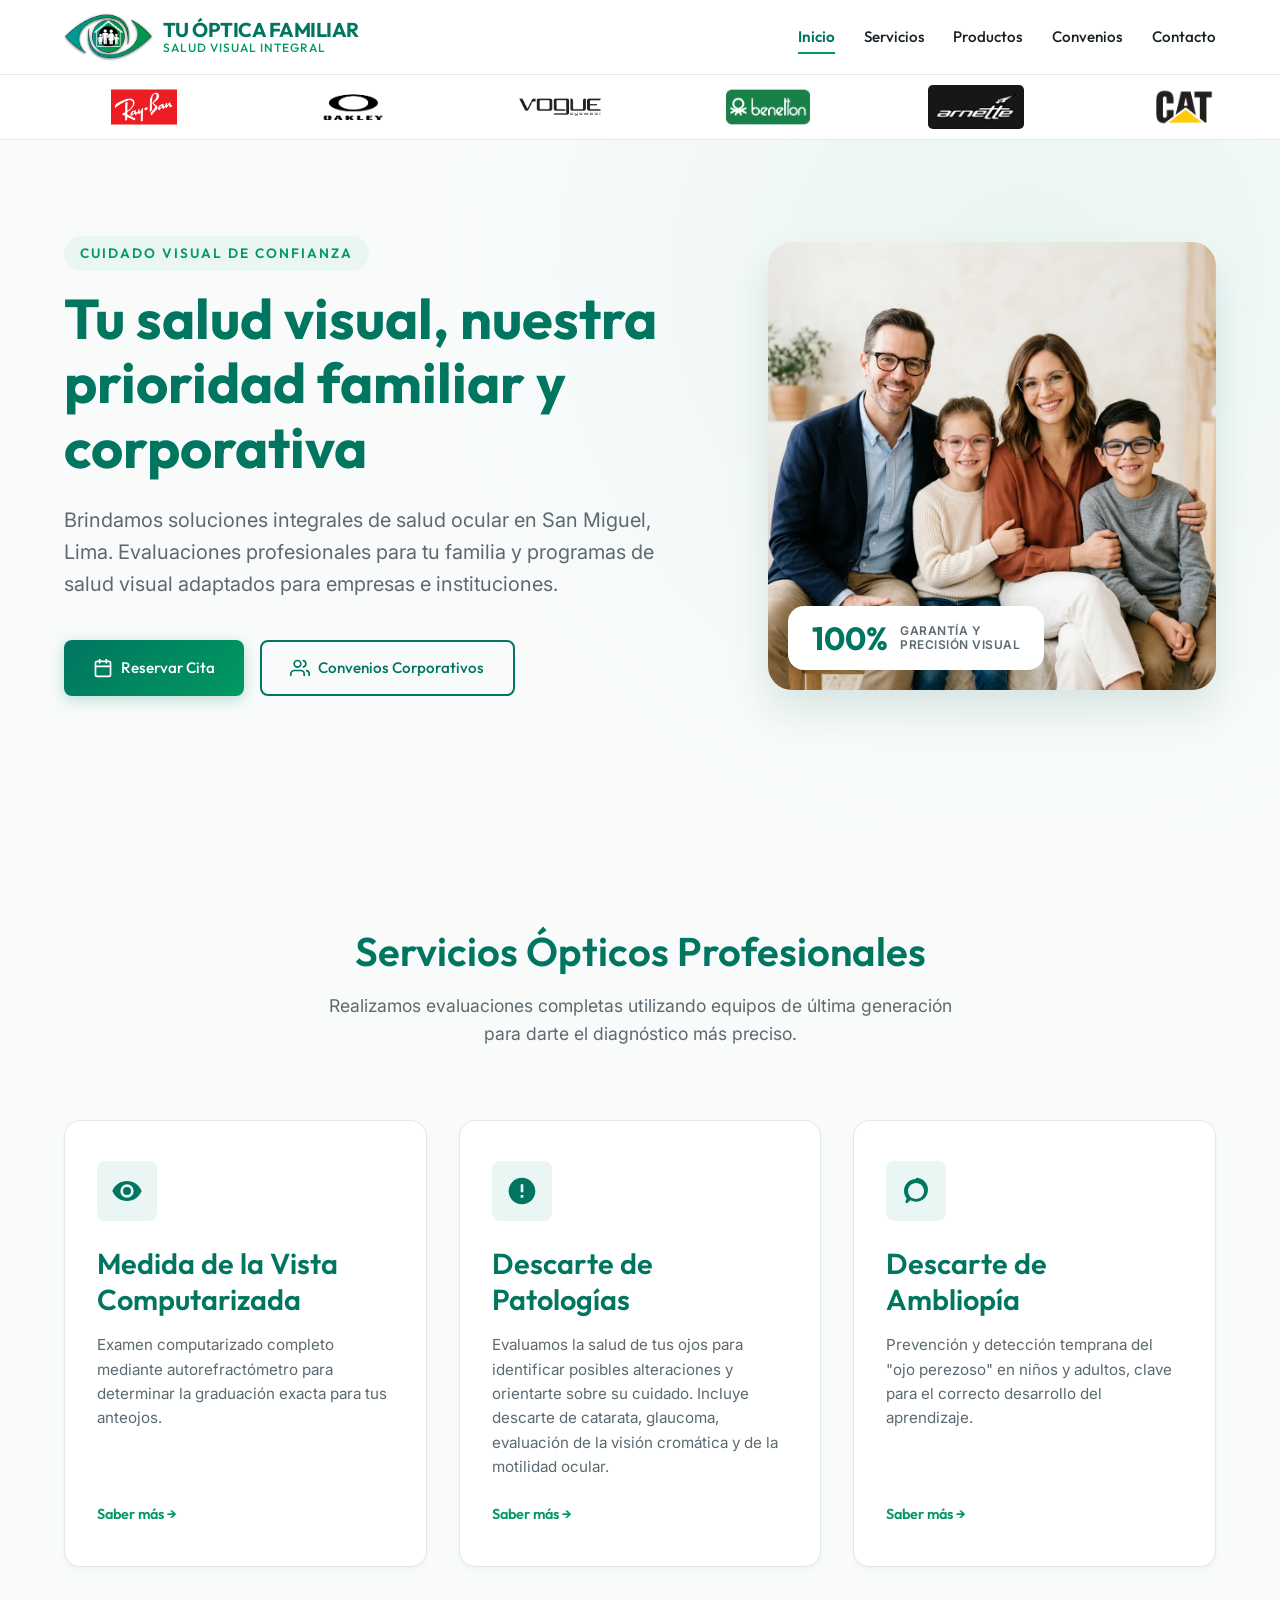
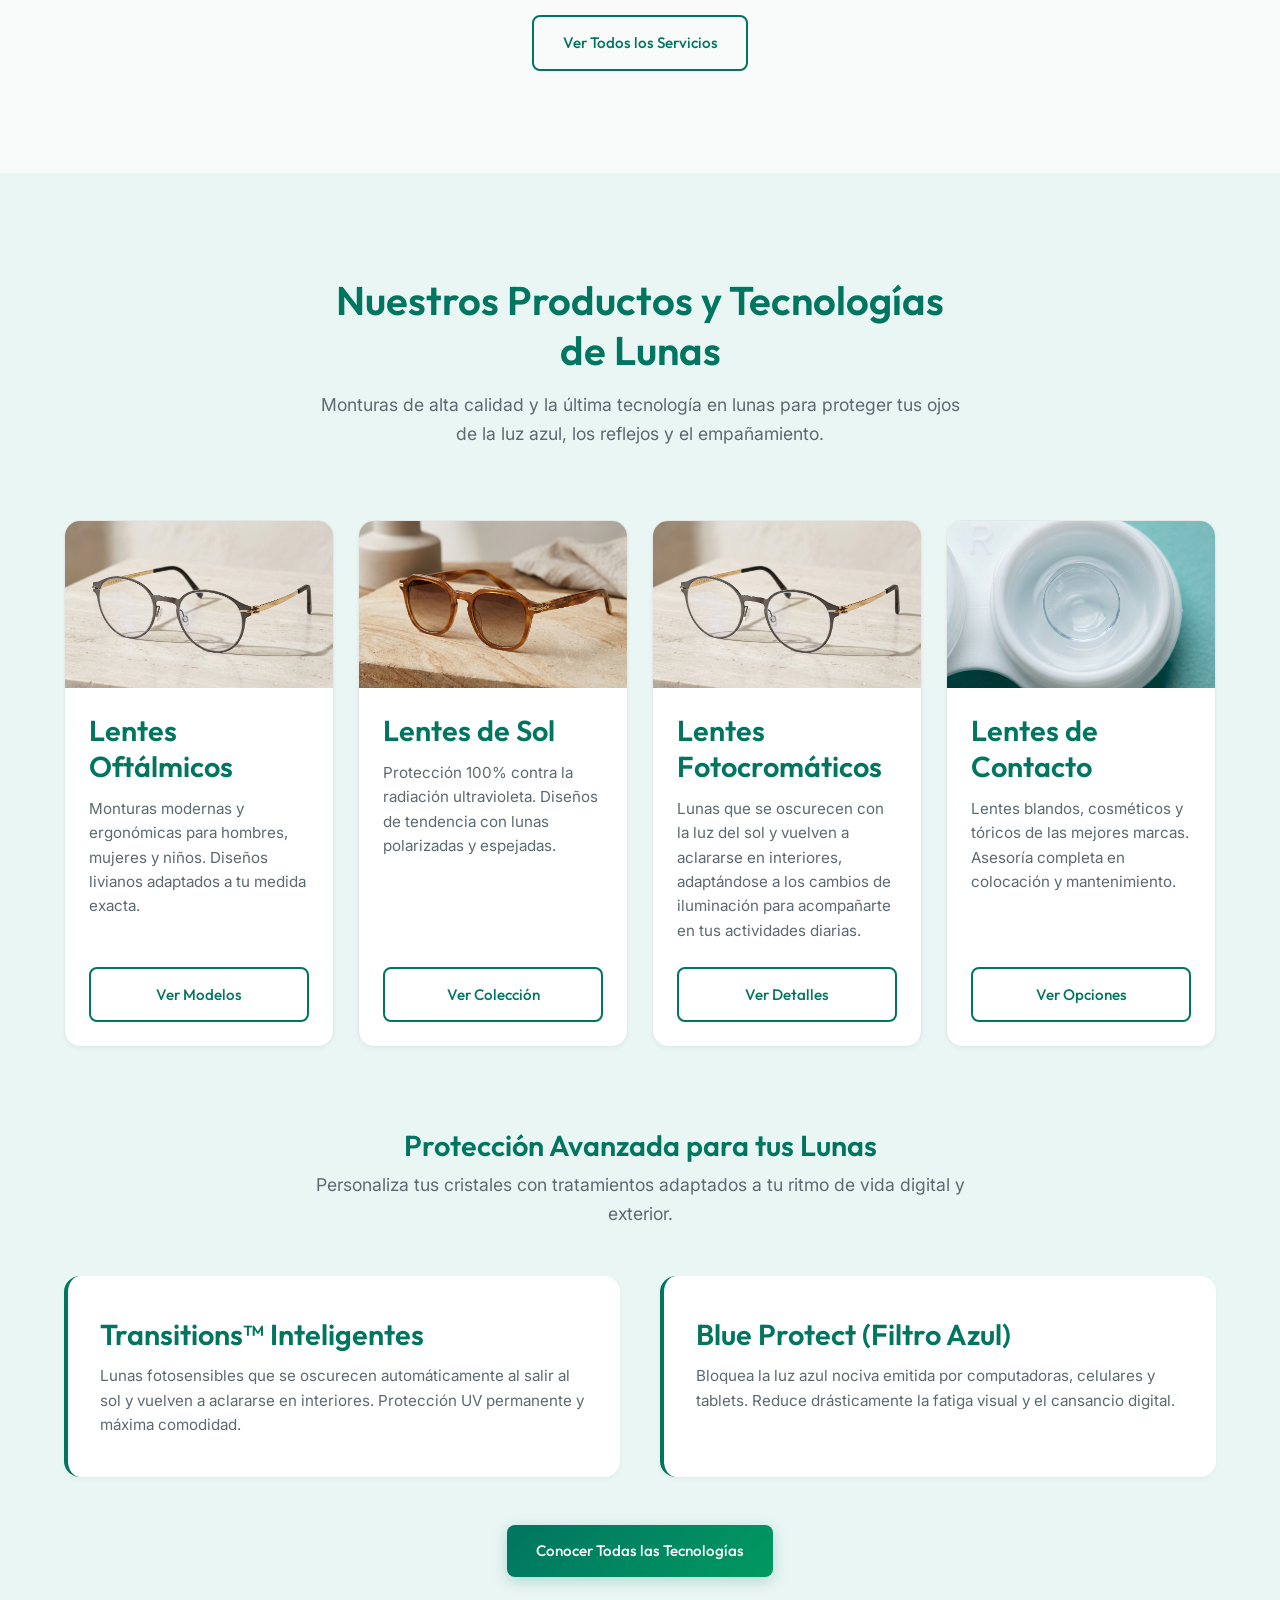
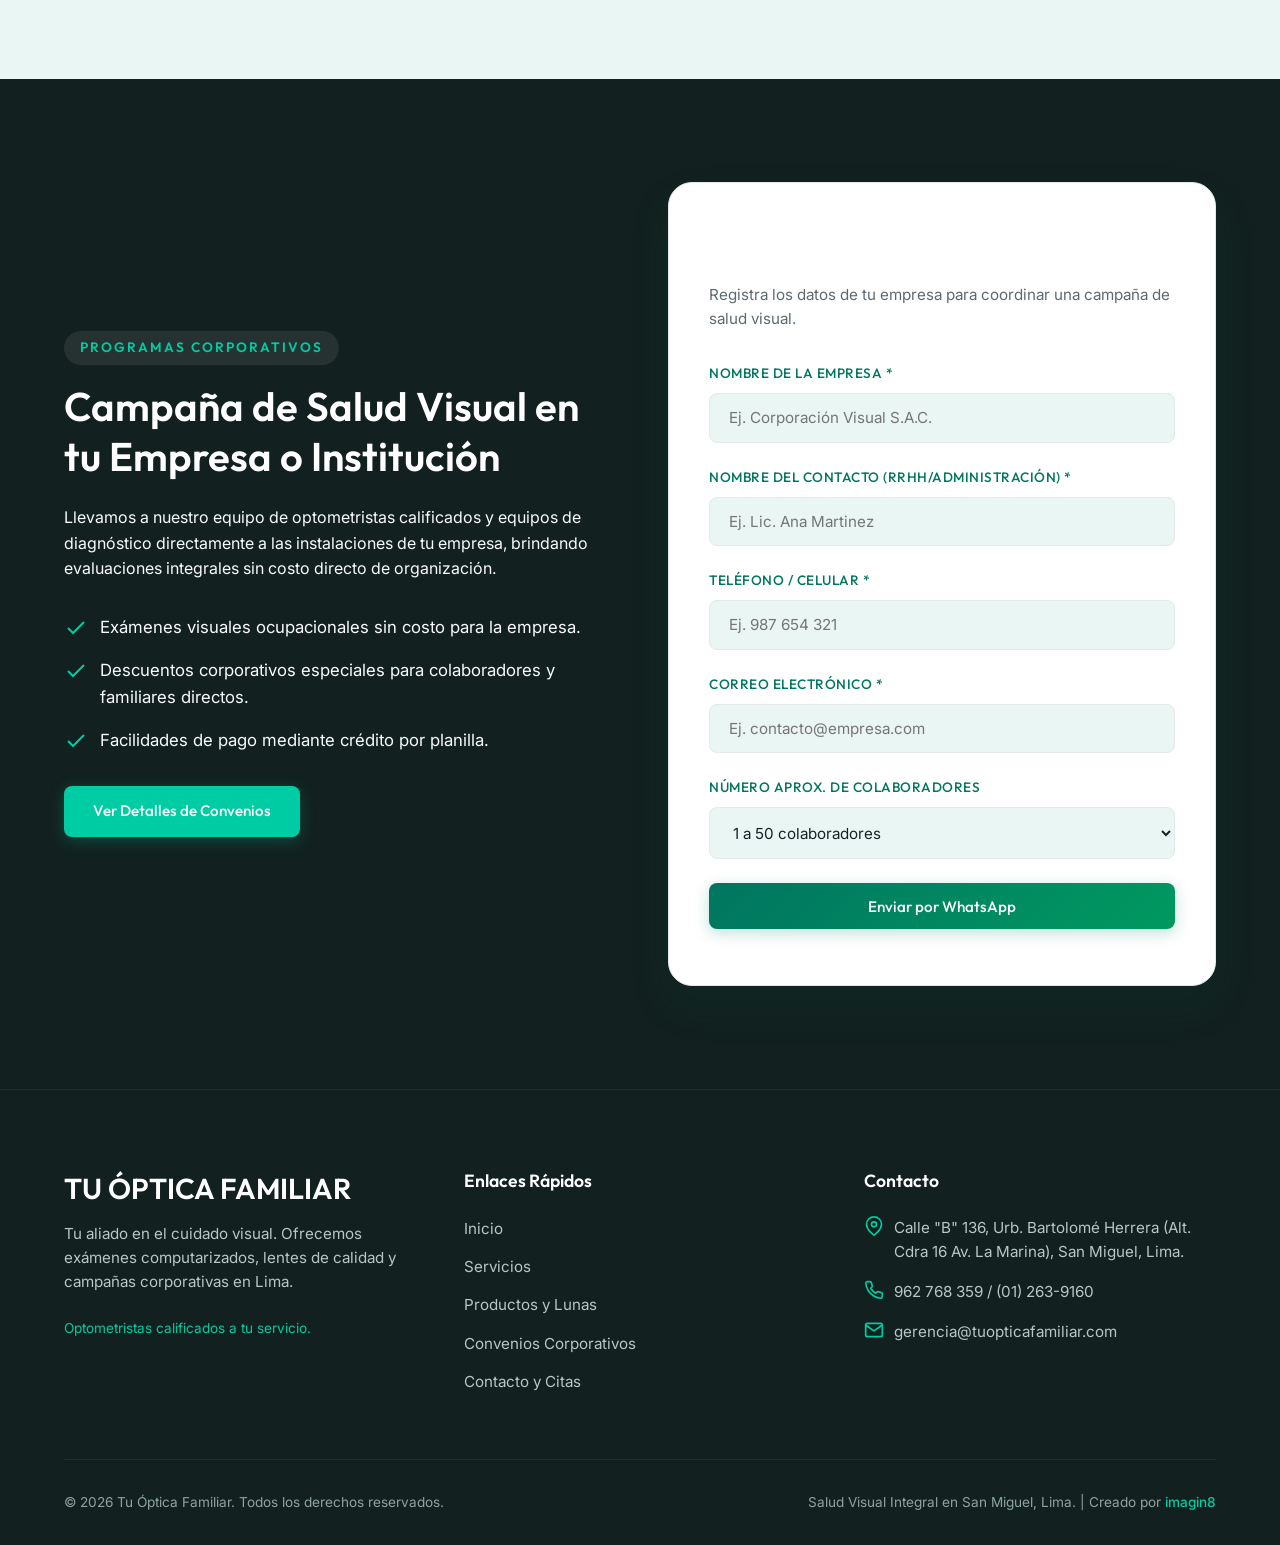
==== commit dd7fc179: "Actualizar servicios destacados y soluciones de lunas" ====
--- a/index.html
+++ b/index.html
@@ -5,7 +5,7 @@
   <meta name="viewport" content="width=device-width, initial-scale=1.0">
   <title>Tu Óptica Familiar - Salud Visual para tu Familia y Empresa</title>
   <meta name="description" content="En Tu Óptica Familiar ofrecemos exámenes de vista computarizados, monturas de marca, lentes de contacto y convenios corporativos para campañas de salud visual en Lima, San Miguel.">
-  <link rel="stylesheet" href="style.css?v=20261010-8">
+  <link rel="stylesheet" href="style.css?v=20261028-1">
   <link rel="icon" href="logo-optica-familiar.jpg" type="image/jpeg">
 </head>
 <body>
@@ -149,18 +149,8 @@
               <svg viewBox="0 0 24 24"><path d="M12 2C6.48 2 2 6.48 2 12s4.48 10 10 10 10-4.48 10-10S17.52 2 12 2zm-1 5h2v6h-2zm0 8h2v2h-2z"/></svg>
             </div>
             <h3>Descarte de Patologías</h3>
-            <p>Evaluamos la salud de tus ojos para identificar posibles alteraciones y orientarte sobre su cuidado. Incluye descarte de catarata, glaucoma y evaluación de la visión cromática.</p>
+            <p>Evaluamos la salud de tus ojos para identificar posibles alteraciones y orientarte sobre su cuidado. Incluye descarte de catarata, glaucoma, evaluación de la visión cromática y de la motilidad ocular.</p>
             <a href="servicios.html#patologias" class="service-link">Saber más &rarr;</a>
-          </div>
-
-          <!-- Tarjeta 2: Estrabismo -->
-          <div class="service-card">
-            <div class="service-icon-box">
-              <svg viewBox="0 0 24 24"><path d="M12 2C6.48 2 2 6.48 2 12s4.48 10 10 10 10-4.48 10-10S17.52 2 12 2zm0 18c-4.41 0-8-3.59-8-8s3.59-8 8-8 8 3.59 8 8-3.59 8-8 8zm-1-13h2v6h-2zm0 8h2v2h-2z"/></svg>
-            </div>
-            <h3>Motilidad Ocular</h3>
-            <p>Evaluación de la coordinación y movimiento de los músculos de tus ojos para descartar estrabismo y forias latentes.</p>
-            <a href="servicios.html#motilidad" class="service-link">Saber más &rarr;</a>
           </div>
 
           <!-- Tarjeta 3: Ambliopía -->
@@ -215,15 +205,15 @@
             </div>
           </div>
 
-          <!-- Lentes Antiréflex -->
-          <div class="product-card" id="antireflex">
+          <!-- Lentes Fotocromáticos -->
+          <div class="product-card" id="fotocromaticos">
             <div class="product-img-wrapper">
-              <img src="oftalmicos.png" alt="Anteojos para lunas con tratamiento antiréflex">
+              <img src="oftalmicos.png" alt="Anteojos para lunas fotocromáticas">
             </div>
             <div class="product-info">
-              <h3>Lentes Antiréflex</h3>
-              <p>Tratamiento que reduce los reflejos sobre la superficie de las lunas y permite una visión más clara y cómoda en tus actividades diarias.</p>
-              <a href="productos.html#antireflex" class="btn btn-outline" style="width: 100%; margin-top: auto;">Ver Detalles</a>
+              <h3>Lentes Fotocromáticos</h3>
+              <p>Lunas que se oscurecen con la luz del sol y vuelven a aclararse en interiores, adaptándose a los cambios de iluminación para acompañarte en tus actividades diarias.</p>
+              <a href="productos.html#fotocromaticos" class="btn btn-outline" style="width: 100%; margin-top: auto;">Ver Detalles</a>
             </div>
           </div>
 
@@ -376,6 +366,6 @@
     </div>
   </footer>
 
-  <script src="main.js?v=20261010-8"></script>
+  <script src="main.js?v=20261028-1"></script>
 </body>
 </html>
--- a/style.css
+++ b/style.css
@@ -1056,3 +1056,8 @@
   .brand-carousel-item img { width: 76.8px; height: 31.2px; }
   .brand-carousel-item--dark img { height: 100%; }
 }
+
+/* Tres servicios destacados en el inicio, tras integrar motilidad en patologías. */
+@media (min-width: 1024px) {
+  .services-grid--overview { grid-template-columns: repeat(3, minmax(0, 1fr)); }
+}
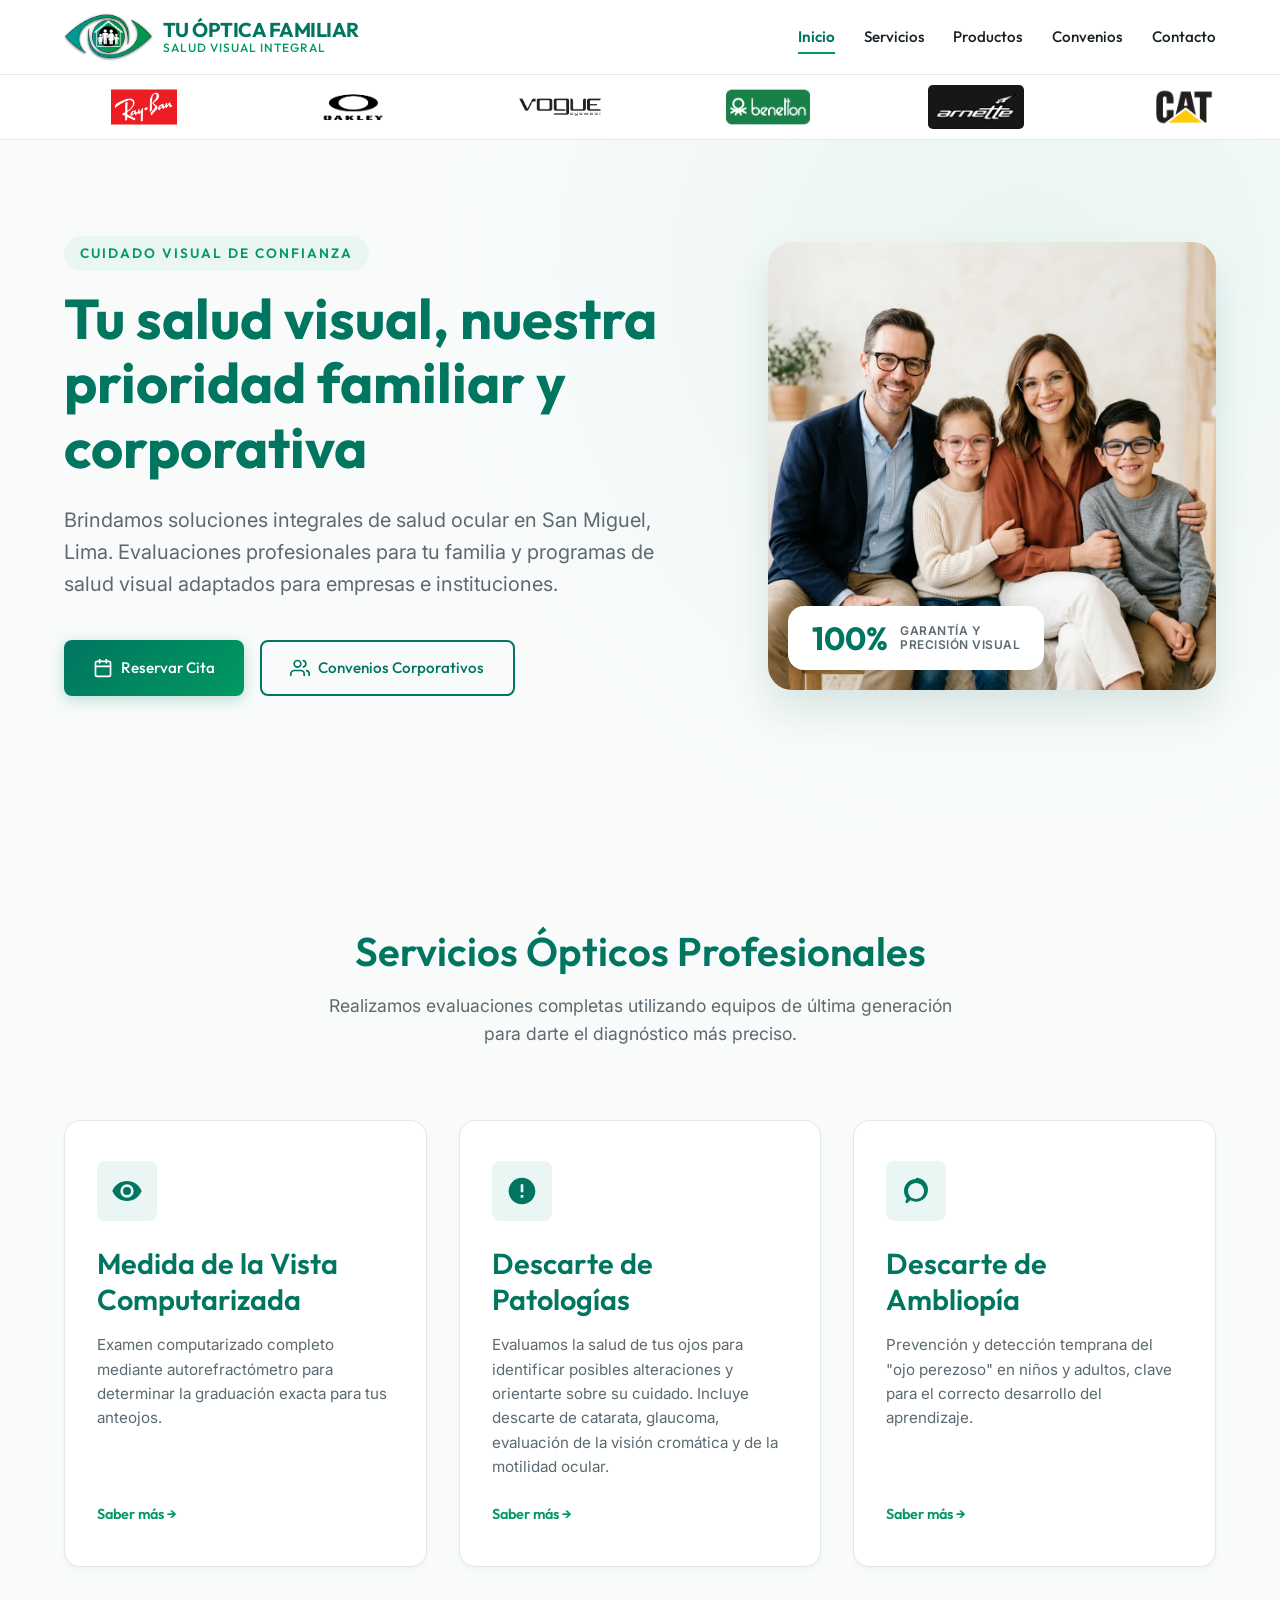
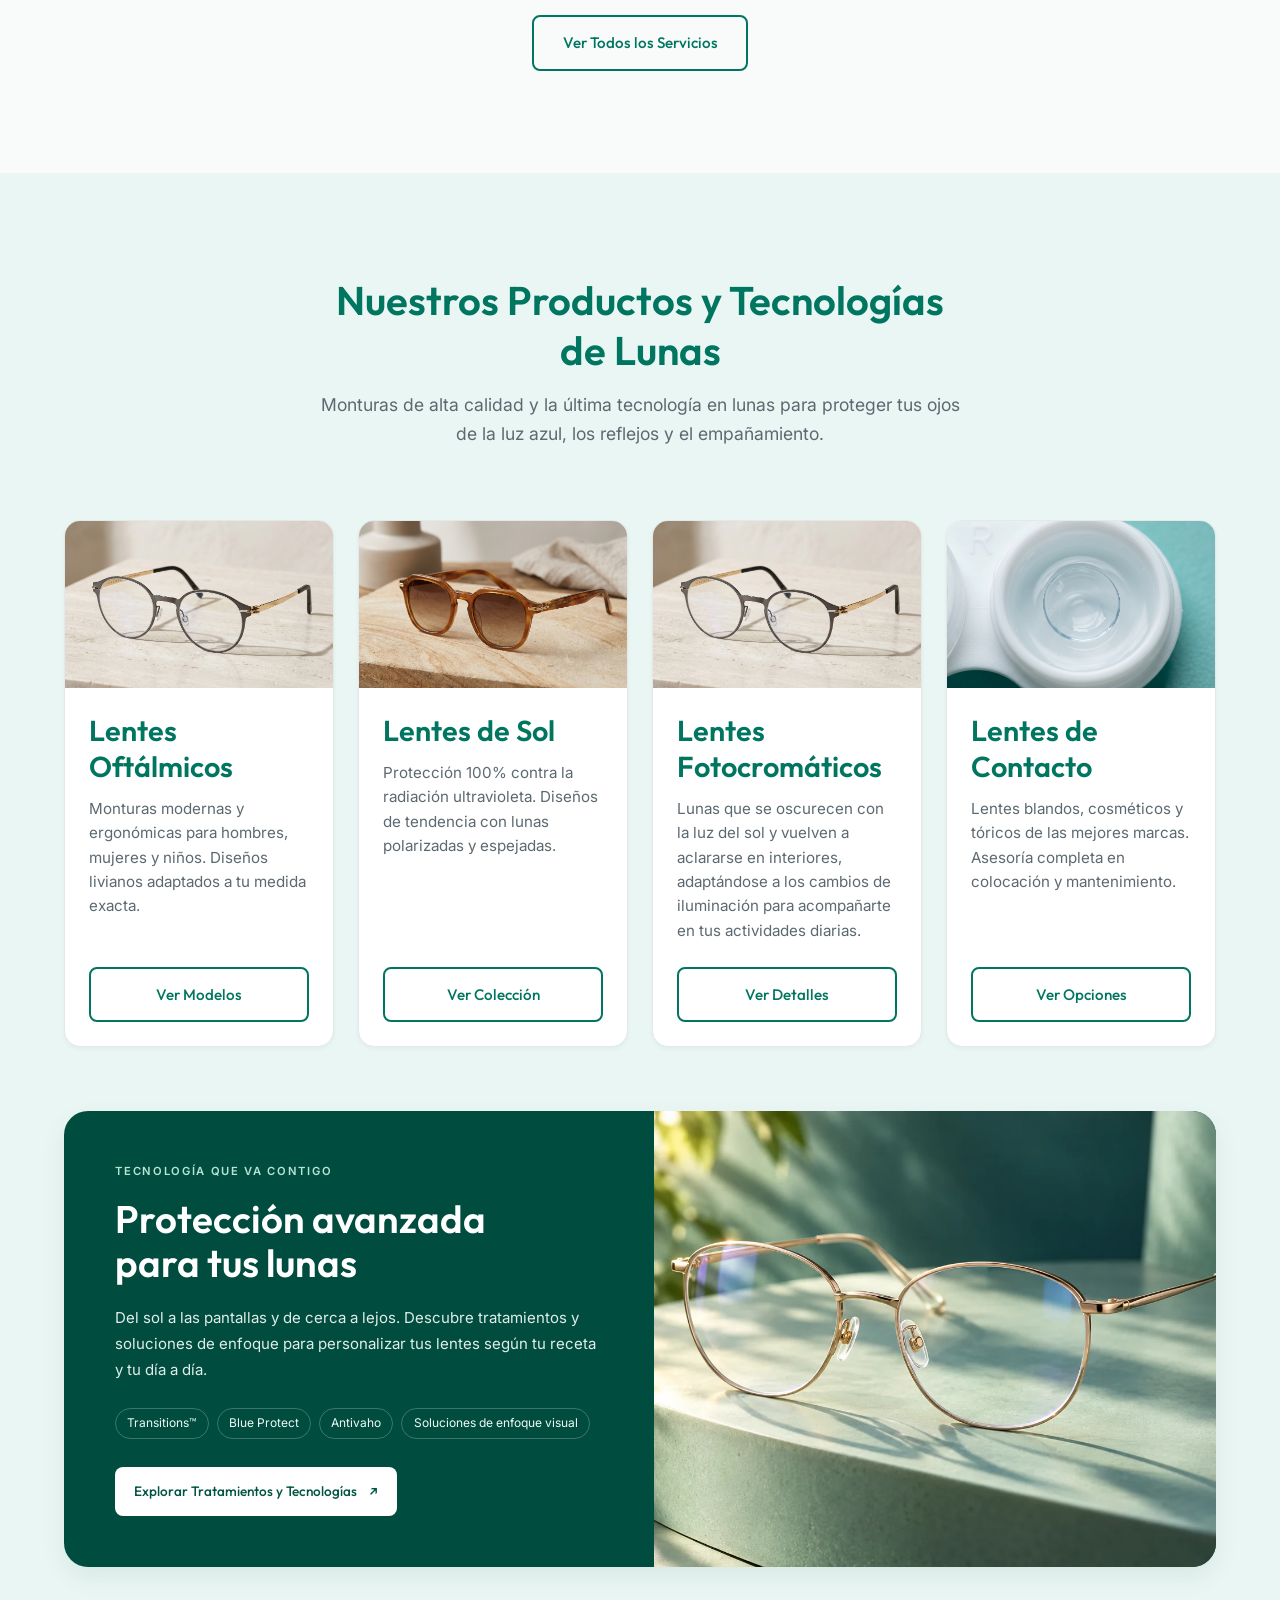
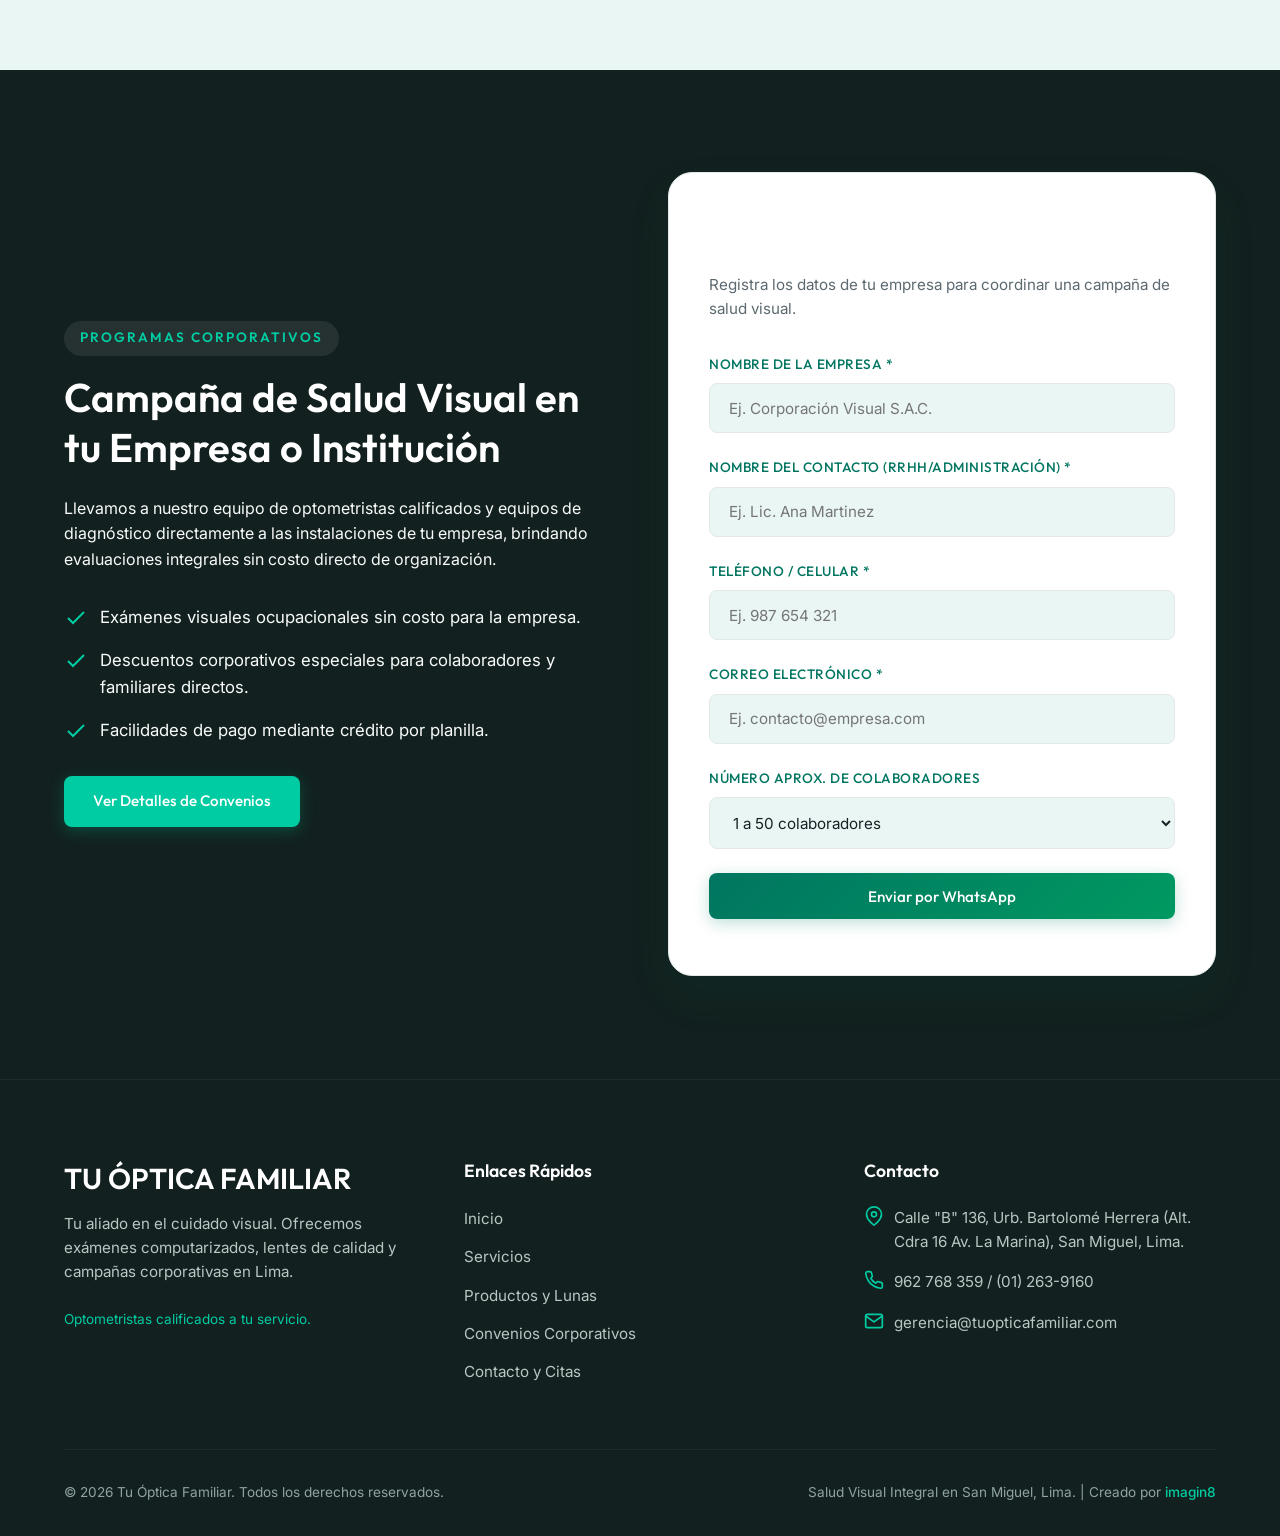
==== commit 764bc1fc: "Crear banner visual de tratamientos y tecnologias en Inicio" ====
--- a/index.html
+++ b/index.html
@@ -5,7 +5,7 @@
   <meta name="viewport" content="width=device-width, initial-scale=1.0">
   <title>Tu Óptica Familiar - Salud Visual para tu Familia y Empresa</title>
   <meta name="description" content="En Tu Óptica Familiar ofrecemos exámenes de vista computarizados, monturas de marca, lentes de contacto y convenios corporativos para campañas de salud visual en Lima, San Miguel.">
-  <link rel="stylesheet" href="style.css?v=20261028-1">
+  <link rel="stylesheet" href="style.css?v=20261028-2">
   <link rel="icon" href="logo-optica-familiar.jpg" type="image/jpeg">
 </head>
 <body>
@@ -230,26 +230,24 @@
           </div>
         </div>
 
-        <!-- Foco en Tecnología de Lunas -->
-        <div class="section-header text-center" style="margin-top: 5rem; margin-bottom: 3rem;">
-          <h3>Protección Avanzada para tus Lunas</h3>
-          <p>Personaliza tus cristales con tratamientos adaptados a tu ritmo de vida digital y exterior.</p>
-        </div>
-
-        <div class="tech-grid">
-          <div class="tech-card">
-            <h3>Transitions™ Inteligentes</h3>
-            <p>Lunas fotosensibles que se oscurecen automáticamente al salir al sol y vuelven a aclararse en interiores. Protección UV permanente y máxima comodidad.</p>
-          </div>
-          <div class="tech-card">
-            <h3>Blue Protect (Filtro Azul)</h3>
-            <p>Bloquea la luz azul nociva emitida por computadoras, celulares y tablets. Reduce drásticamente la fatiga visual y el cansancio digital.</p>
-          </div>
-        </div>
-
-        <div class="text-center" style="margin-top: 3rem;">
-          <a href="productos.html" class="btn btn-primary">Conocer Todas las Tecnologías</a>
-        </div>
+        <!-- Resumen visual de tratamientos y tecnologías -->
+        <aside class="lenses-banner" aria-labelledby="lenses-banner-title">
+          <div class="lenses-banner-content">
+            <span class="lenses-banner-eyebrow">TECNOLOGÍA QUE VA CONTIGO</span>
+            <h3 id="lenses-banner-title">Protección avanzada<br>para tus lunas</h3>
+            <p>Del sol a las pantallas y de cerca a lejos. Descubre tratamientos y soluciones de enfoque para personalizar tus lentes según tu receta y tu día a día.</p>
+            <ul class="lenses-banner-options" aria-label="Tratamientos y tecnologías disponibles">
+              <li>Transitions™</li>
+              <li>Blue Protect</li>
+              <li>Antivaho</li>
+              <li>Soluciones de enfoque visual</li>
+            </ul>
+            <a href="productos.html#tecnologias" class="btn lenses-banner-button">Explorar Tratamientos y Tecnologías <span aria-hidden="true">↗</span></a>
+          </div>
+          <div class="lenses-banner-image">
+            <img src="tecnologias-lunas.webp" alt="Imagen ilustrativa de lentes de montura metálica con reflejos sutiles bajo luz natural" width="1200" height="800" loading="lazy" decoding="async">
+          </div>
+        </aside>
       </div>
     </section>
 
@@ -366,6 +364,6 @@
     </div>
   </footer>
 
-  <script src="main.js?v=20261028-1"></script>
+  <script src="main.js?v=20261028-2"></script>
 </body>
 </html>
--- a/style.css
+++ b/style.css
@@ -1061,3 +1061,33 @@
 @media (min-width: 1024px) {
   .services-grid--overview { grid-template-columns: repeat(3, minmax(0, 1fr)); }
 }
+
+/* Banner de tratamientos: resumen en Inicio y detalle en Productos. */
+.lenses-banner {
+  display: grid;
+  grid-template-columns: 1.05fr 1fr;
+  margin-top: 4rem;
+  background: #004d40;
+  border-radius: var(--radius-lg);
+  overflow: hidden;
+  box-shadow: var(--shadow-md);
+}
+.lenses-banner-content { padding: clamp(2rem, 4vw, 3.5rem); color: #fff; }
+.lenses-banner-eyebrow { display: block; color: #b7e5d2; font-size: .7rem; font-weight: 600; letter-spacing: .15em; margin-bottom: 1rem; }
+.lenses-banner h3 { color: #fff; font-size: clamp(1.8rem, 3vw, 2.65rem); line-height: 1.15; margin-bottom: 1.25rem; }
+.lenses-banner p { color: #e0ede8; font-size: .94rem; line-height: 1.75; }
+.lenses-banner-options { display: flex; flex-wrap: wrap; gap: .5rem; padding: 0; margin: 1.5rem 0 1.75rem; list-style: none; }
+.lenses-banner-options li { padding: .35rem .7rem; border: 1px solid #ffffff3b; border-radius: 999px; color: #f0f8f4; font-size: .75rem; line-height: 1.5; }
+.lenses-banner .lenses-banner-button { background: #fff; color: #005443; gap: .8rem; font-size: .85rem; padding: .85rem 1.15rem; text-align: center; }
+.lenses-banner .lenses-banner-button:hover { background: #dff4e9; transform: translateY(-2px); }
+.lenses-banner-image { min-width: 0; min-height: 350px; }
+.lenses-banner-image img { width: 100%; height: 100%; object-fit: cover; object-position: center; }
+#tecnologias { scroll-margin-top: 7rem; }
+@media (max-width: 767px) {
+  .lenses-banner { grid-template-columns: 1fr; margin-top: 2.75rem; }
+  .lenses-banner-content { padding: 1.75rem 1.5rem 2rem; }
+  .lenses-banner-image { min-height: 0; aspect-ratio: 3 / 2; }
+  .lenses-banner h3 { font-size: 2rem; }
+  .lenses-banner p { font-size: .9rem; }
+  .lenses-banner .lenses-banner-button { width: 100%; }
+}
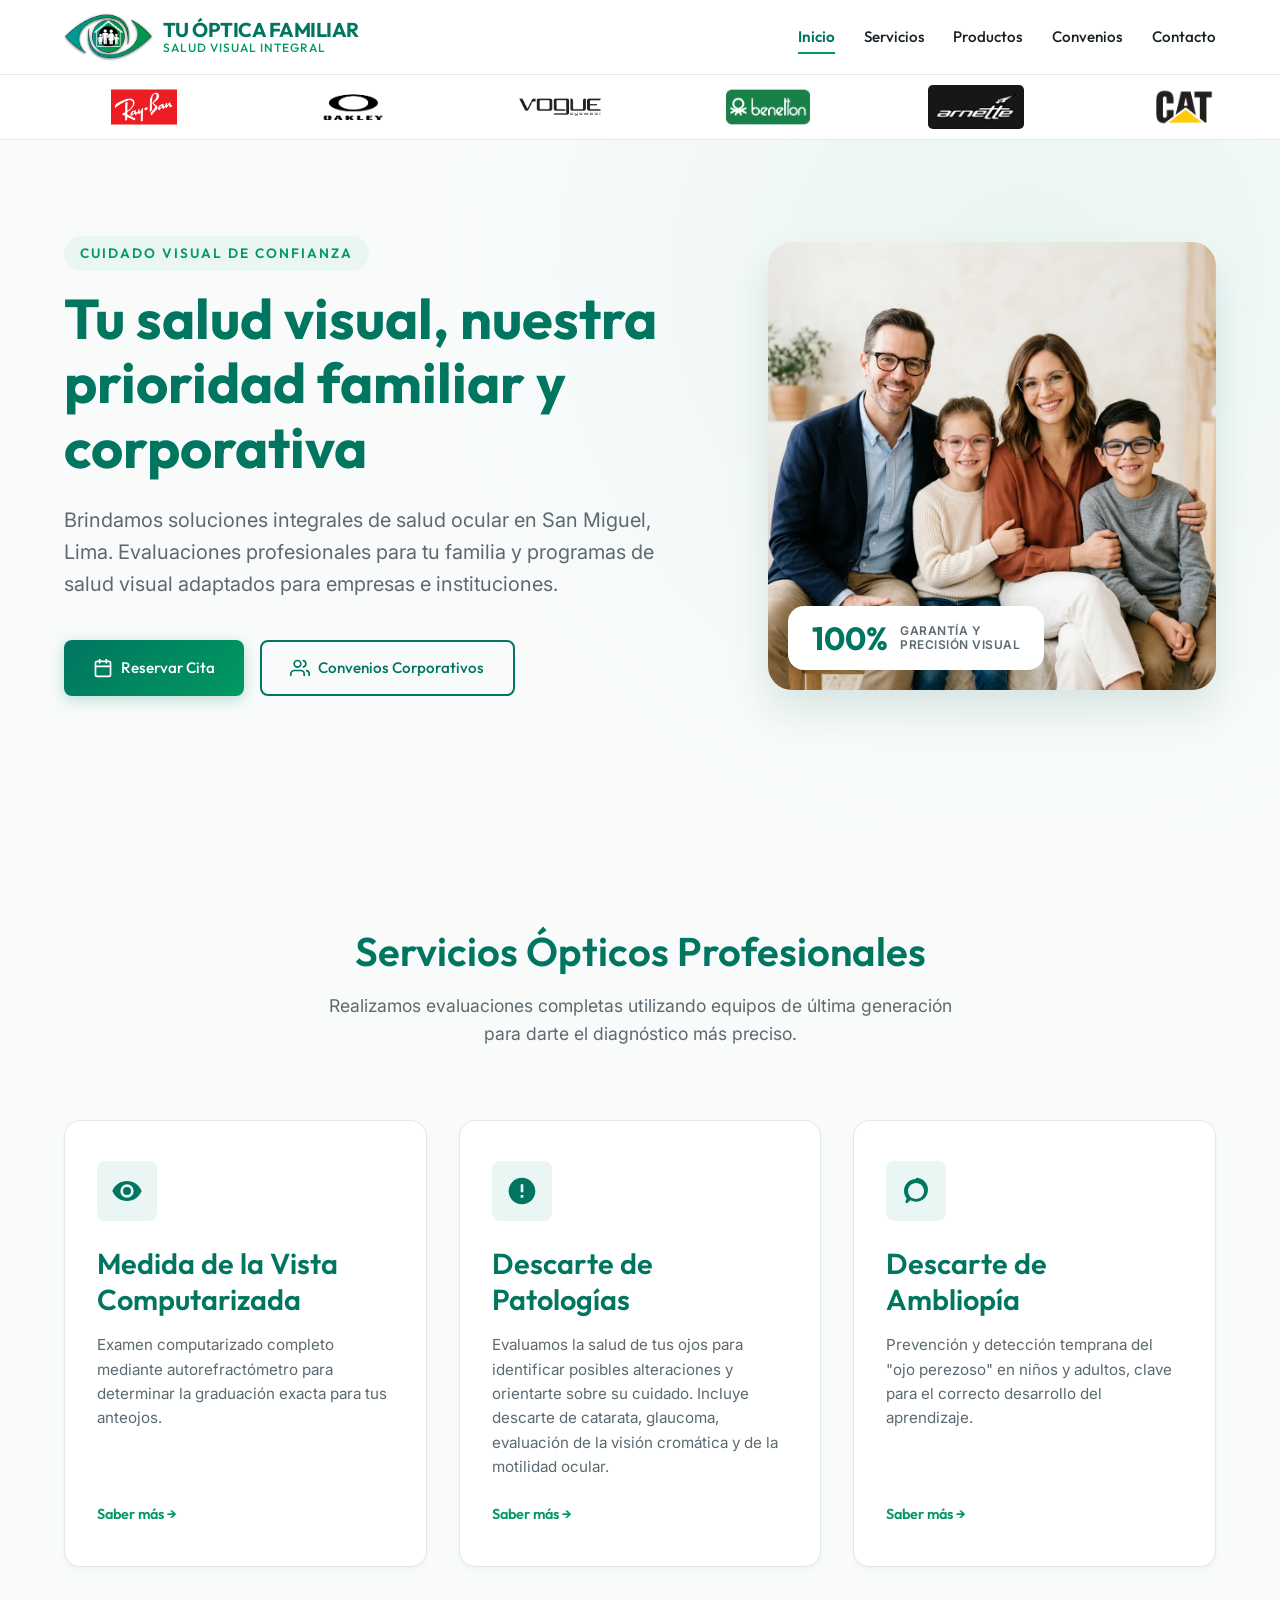
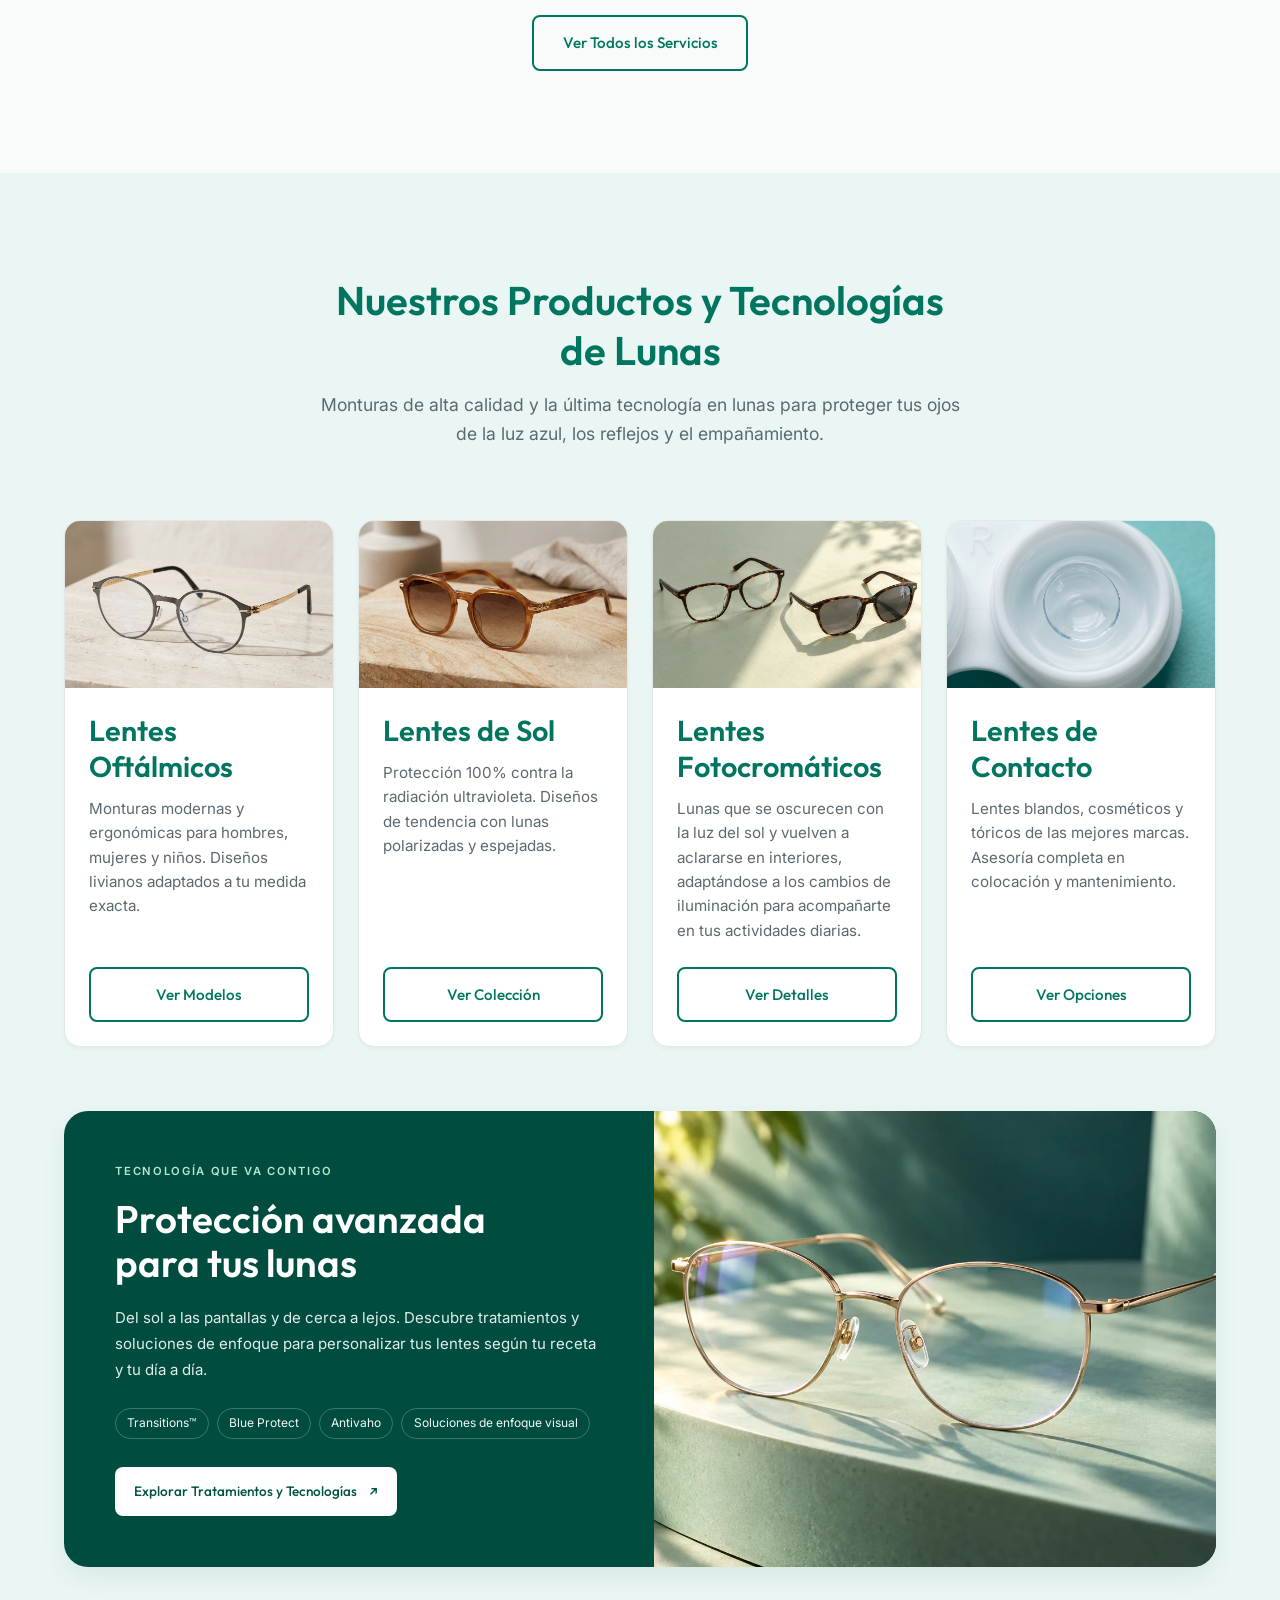
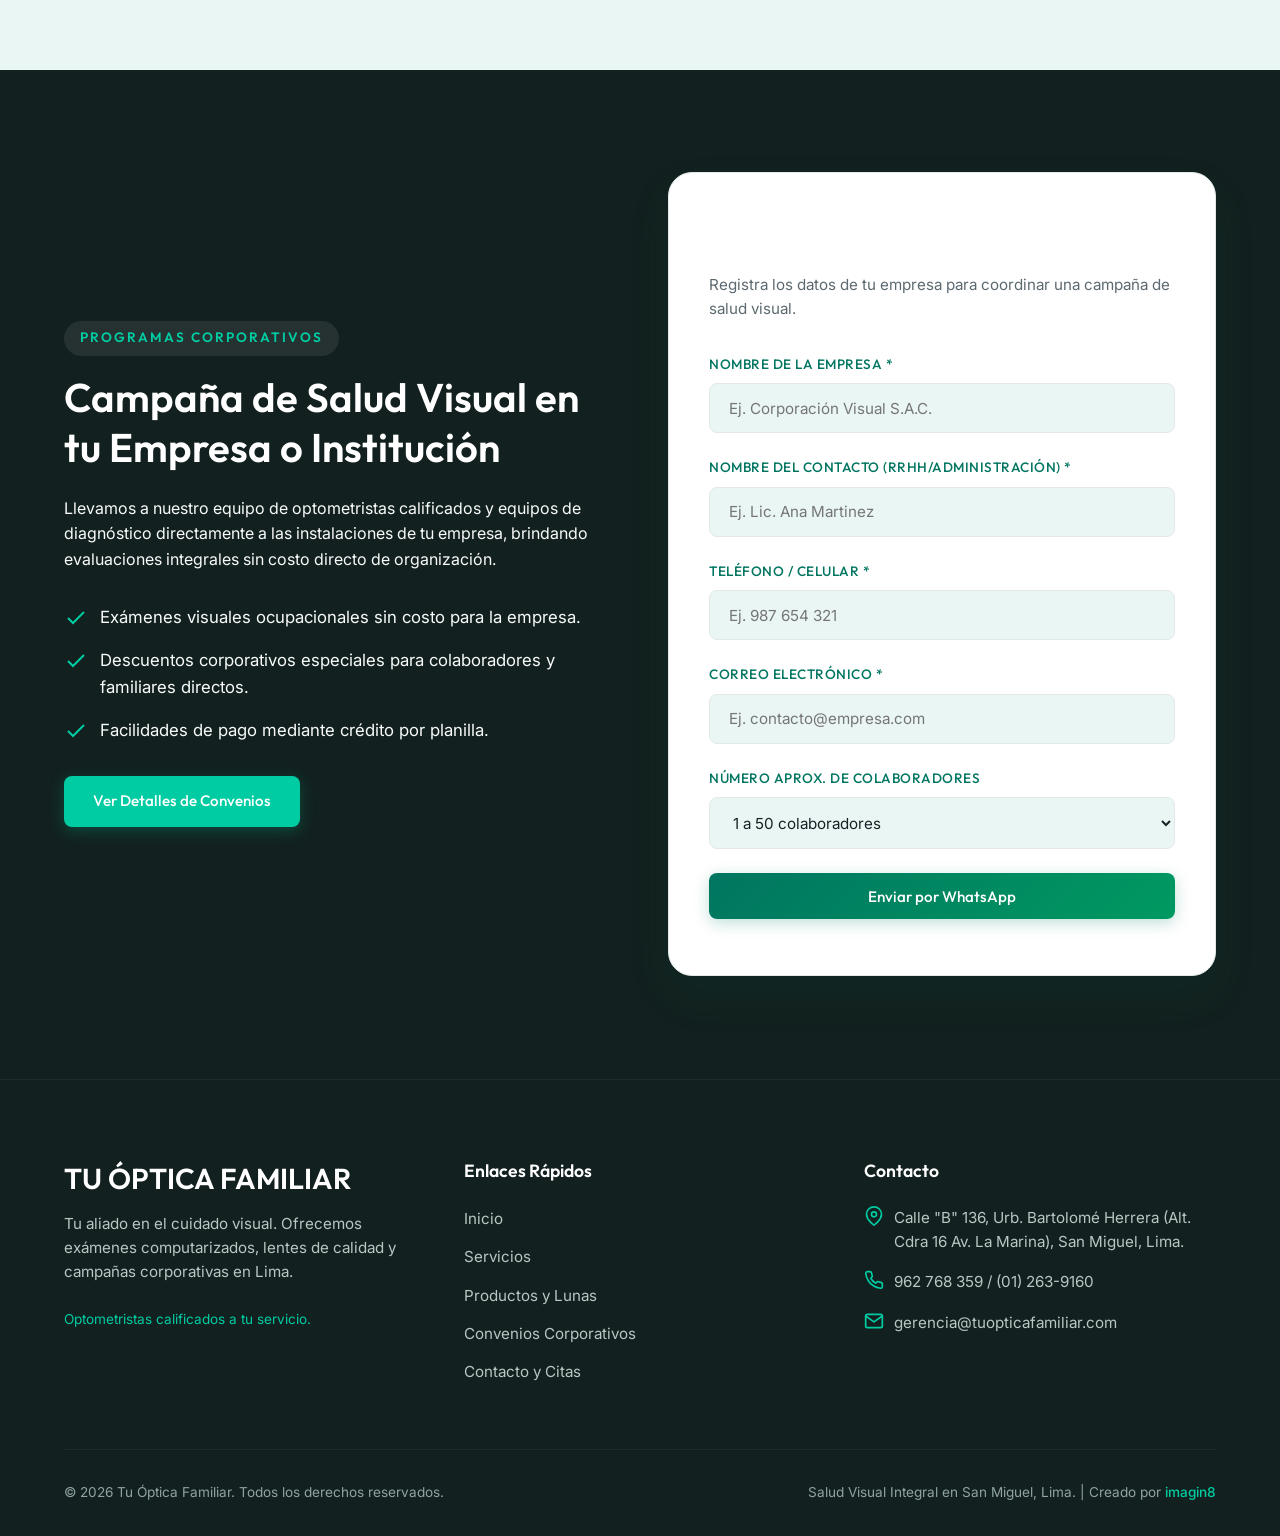
==== commit 99883d94: "Diferenciar imagen de lentes fotocromaticos en Inicio y Productos" ====
--- a/index.html
+++ b/index.html
@@ -208,7 +208,7 @@
           <!-- Lentes Fotocromáticos -->
           <div class="product-card" id="fotocromaticos">
             <div class="product-img-wrapper">
-              <img src="oftalmicos.png" alt="Anteojos para lunas fotocromáticas">
+              <img src="fotocromaticos.webp" alt="Comparación ilustrativa de lentes fotocromáticos: transparentes en interiores y oscurecidos bajo la luz del sol" width="1000" height="667" loading="lazy" decoding="async">
             </div>
             <div class="product-info">
               <h3>Lentes Fotocromáticos</h3>
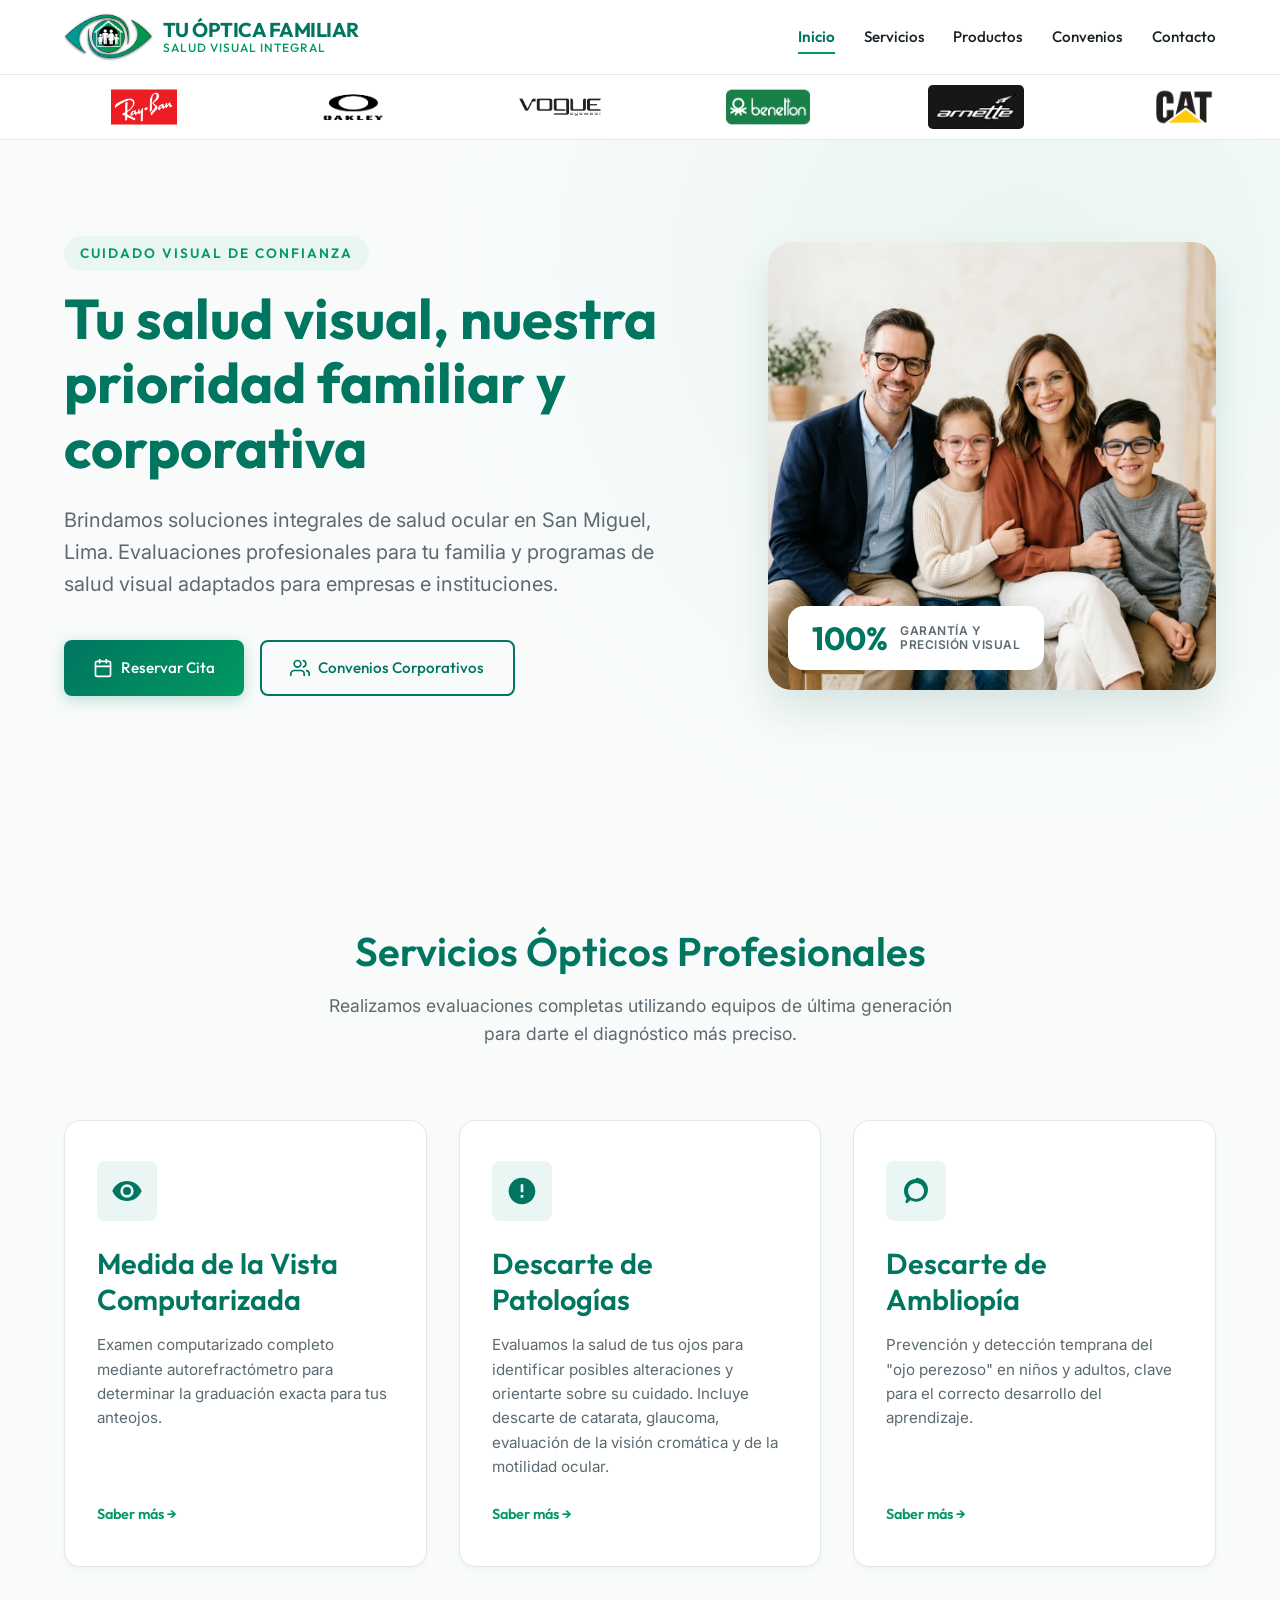
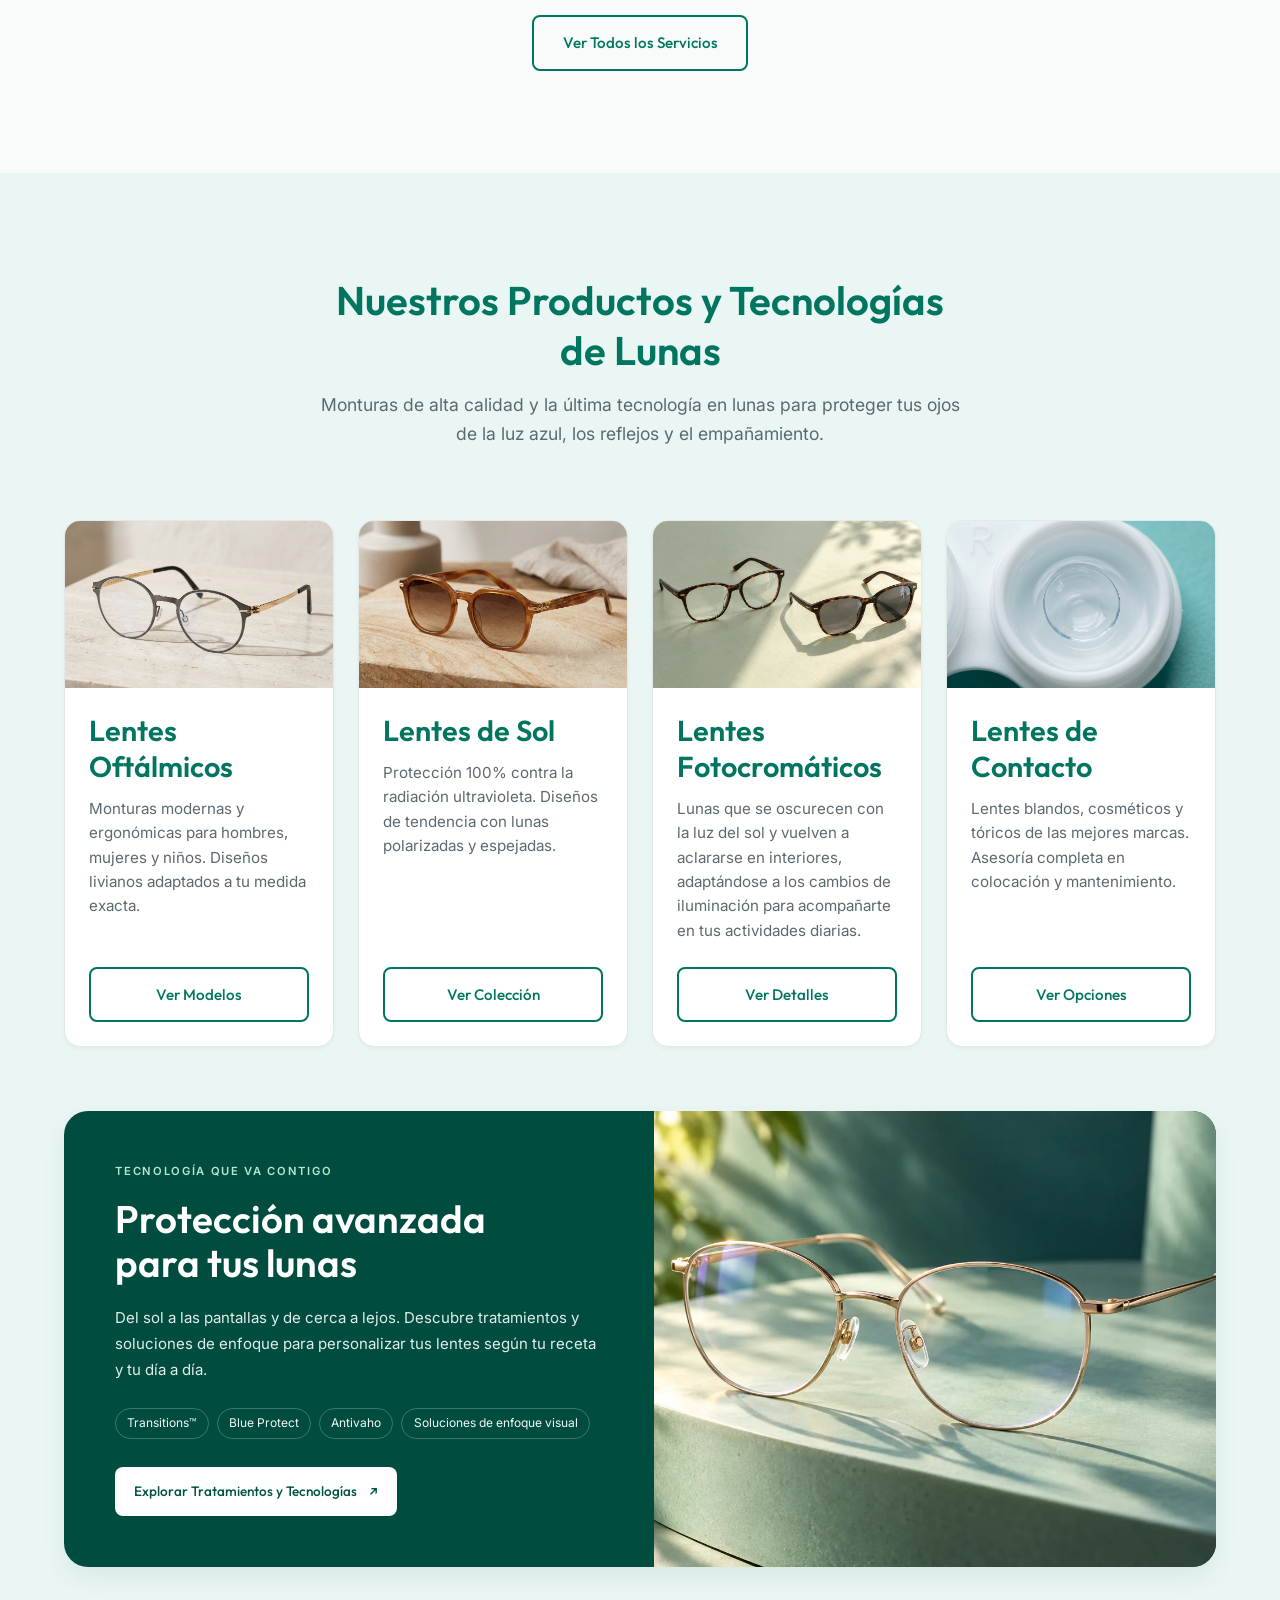
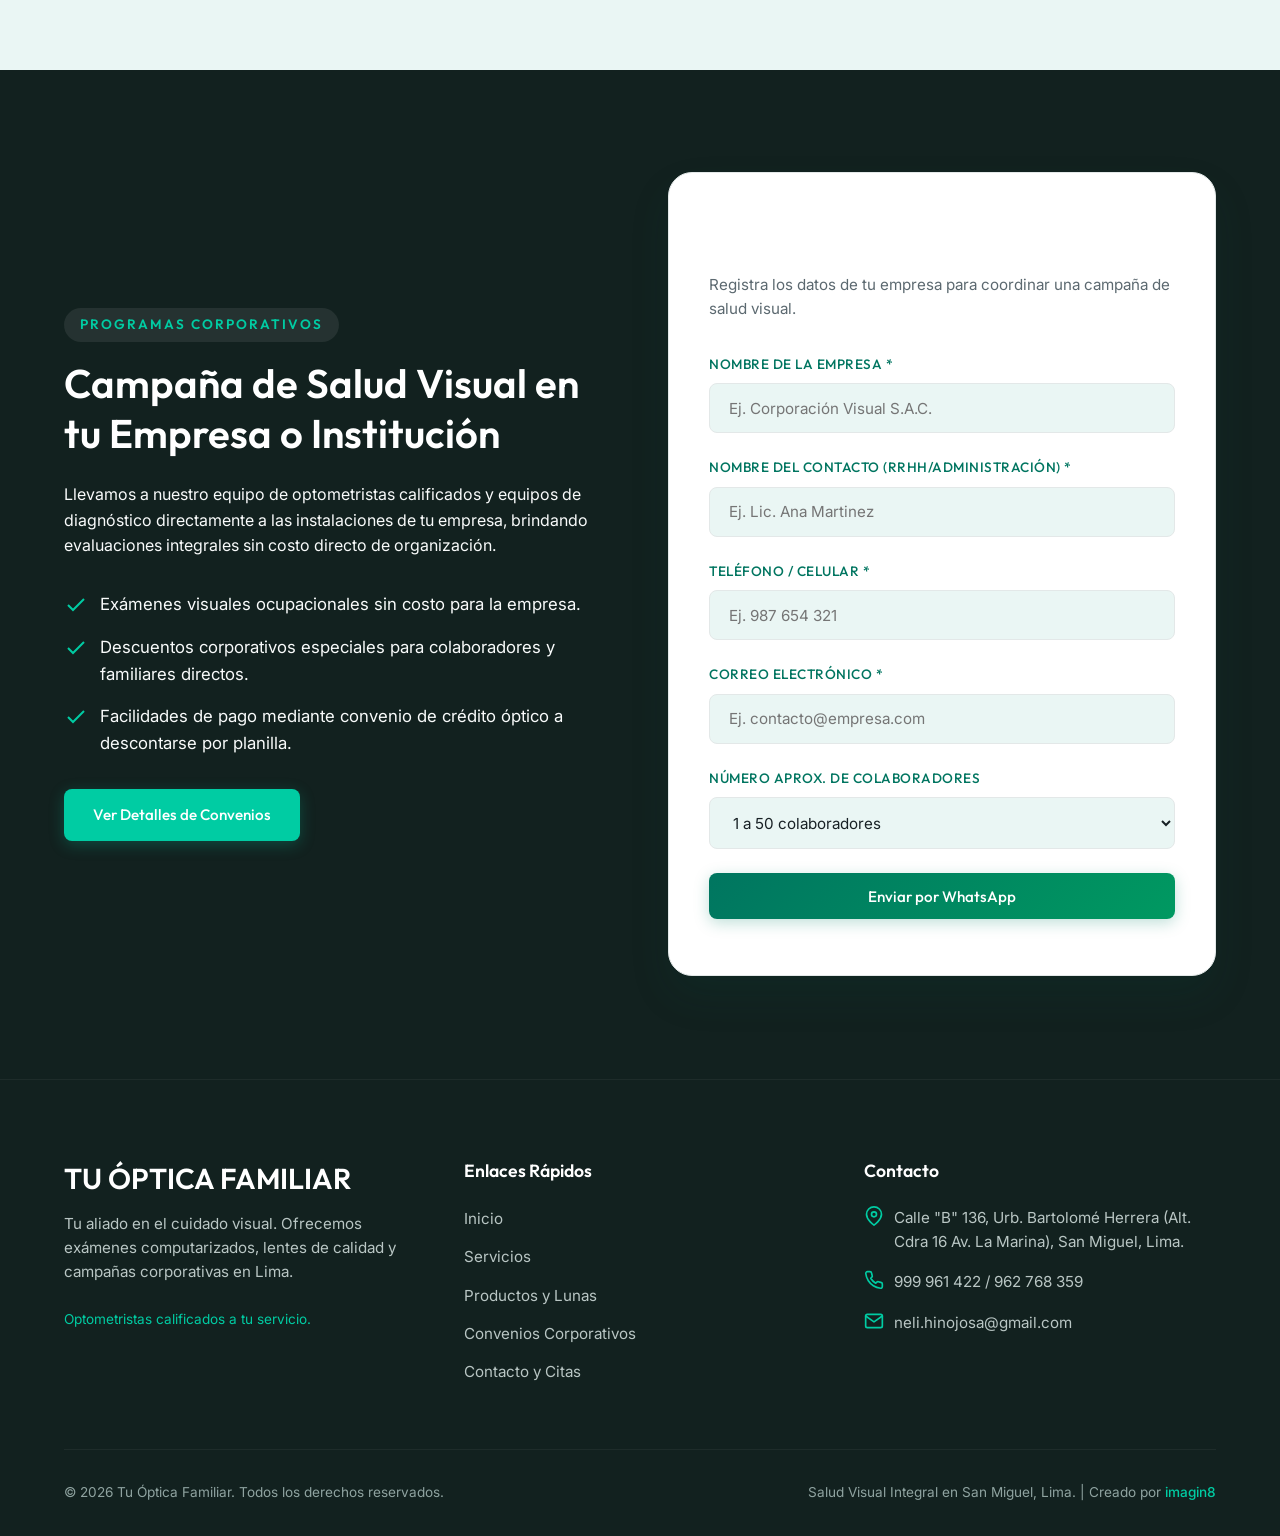
==== commit e6acf9c2: "Actualizar convenio de credito y datos de contacto" ====
--- a/index.html
+++ b/index.html
@@ -5,7 +5,7 @@
   <meta name="viewport" content="width=device-width, initial-scale=1.0">
   <title>Tu Óptica Familiar - Salud Visual para tu Familia y Empresa</title>
   <meta name="description" content="En Tu Óptica Familiar ofrecemos exámenes de vista computarizados, monturas de marca, lentes de contacto y convenios corporativos para campañas de salud visual en Lima, San Miguel.">
-  <link rel="stylesheet" href="style.css?v=20261028-2">
+  <link rel="stylesheet" href="style.css?v=20261028-5">
   <link rel="icon" href="logo-optica-familiar.jpg" type="image/jpeg">
 </head>
 <body>
@@ -274,7 +274,7 @@
             </li>
             <li>
               <svg viewBox="0 0 24 24" fill="none" stroke="currentColor" stroke-width="2"><polyline points="20 6 9 17 4 12"></polyline></svg>
-              <span>Facilidades de pago mediante crédito por planilla.</span>
+              <span>Facilidades de pago mediante convenio de crédito óptico a descontarse por planilla.</span>
             </li>
           </ul>
 
@@ -348,11 +348,11 @@
           </li>
           <li>
             <svg viewBox="0 0 24 24" fill="none" stroke="currentColor" stroke-width="2" stroke-linecap="round" stroke-linejoin="round"><path d="M22 16.92v3a2 2 0 0 1-2.18 2 19.79 19.79 0 0 1-8.63-3.07 19.5 19.5 0 0 1-6-6 19.79 19.79 0 0 1-3.07-8.67A2 2 0 0 1 4.11 2h3a2 2 0 0 1 2 1.72 12.84 12.84 0 0 0 .7 2.81 2 2 0 0 1-.45 2.11L8.09 9.91a16 16 0 0 0 6 6l1.27-1.27a2 2 0 0 1 2.11-.45 12.84 12.84 0 0 0 2.81.7A2 2 0 0 1 22 16.92z"></path></svg>
-            <span>962 768 359 / (01) 263-9160</span>
+            <span>999 961 422 / 962 768 359</span>
           </li>
           <li>
             <svg viewBox="0 0 24 24" fill="none" stroke="currentColor" stroke-width="2" stroke-linecap="round" stroke-linejoin="round"><path d="M4 4h16c1.1 0 2 .9 2 2v12c0 1.1-.9 2-2 2H4c-1.1 0-2-.9-2-2V6c0-1.1.9-2 2-2z"></path><polyline points="22,6 12,13 2,6"></polyline></svg>
-            <span>gerencia@tuopticafamiliar.com</span>
+            <span>neli.hinojosa@gmail.com</span>
           </li>
         </ul>
       </div>
@@ -364,6 +364,6 @@
     </div>
   </footer>
 
-  <script src="main.js?v=20261028-2"></script>
+  <script src="main.js?v=20261028-5"></script>
 </body>
 </html>
--- a/style.css
+++ b/style.css
@@ -1083,6 +1083,19 @@
 .lenses-banner-image { min-width: 0; min-height: 350px; }
 .lenses-banner-image img { width: 100%; height: 100%; object-fit: cover; object-position: center; }
 #tecnologias { scroll-margin-top: 7rem; }
+.specialty-nav { display: flex; justify-content: center; flex-wrap: wrap; gap: 1rem; margin: 1.75rem auto 0; padding-inline: 1rem; }
+.specialty-section { scroll-margin-top: 6rem; }
+.specialty-subtitle { font-size: clamp(1.2rem, 2.5vw, 1.65rem); margin-bottom: 1rem; }
+.optometry-section { background: var(--primary-ultra-light); }
+.specialty-intro { align-items: center; margin-bottom: 3rem; }
+.specialty-intro p { color: var(--text-muted); max-width: 560px; margin-top: 1rem; }
+.specialty-image { border-radius: var(--radius-lg); overflow: hidden; height: 280px; }
+.specialty-image img { width: 100%; height: 100%; object-fit: cover; object-position: center 38%; }
+.optometry-card { padding: 2.25rem 2rem; }
+.optometry-card h3 { font-size: 1.5rem; }
+.optometry-card .service-icon-box svg { fill: none; stroke: currentColor; stroke-width: 1.6; stroke-linecap: round; stroke-linejoin: round; }
+.optometry-card .btn { margin-top: auto; font-size: .85rem; padding: .6rem 1rem; }
+#medida, #contactologia { scroll-margin-top: 6rem; }
 @media (max-width: 767px) {
   .lenses-banner { grid-template-columns: 1fr; margin-top: 2.75rem; }
   .lenses-banner-content { padding: 1.75rem 1.5rem 2rem; }
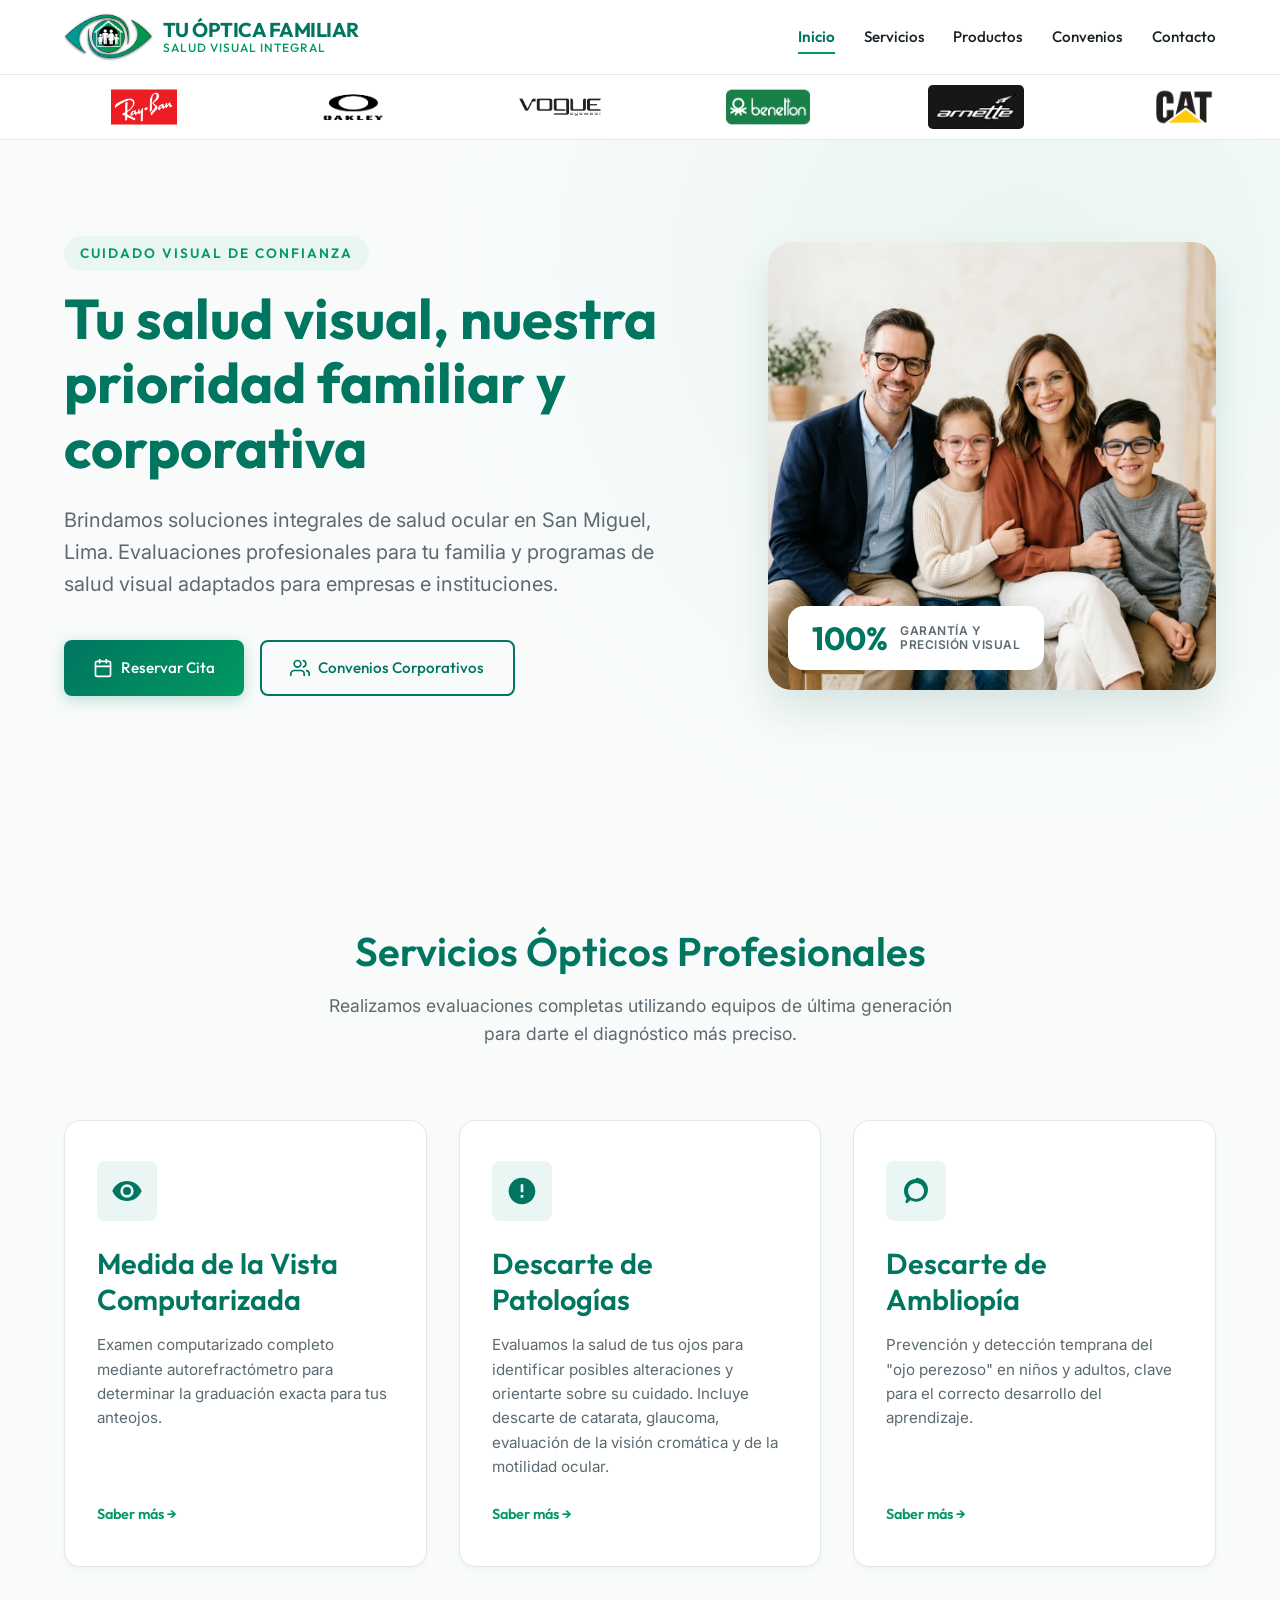
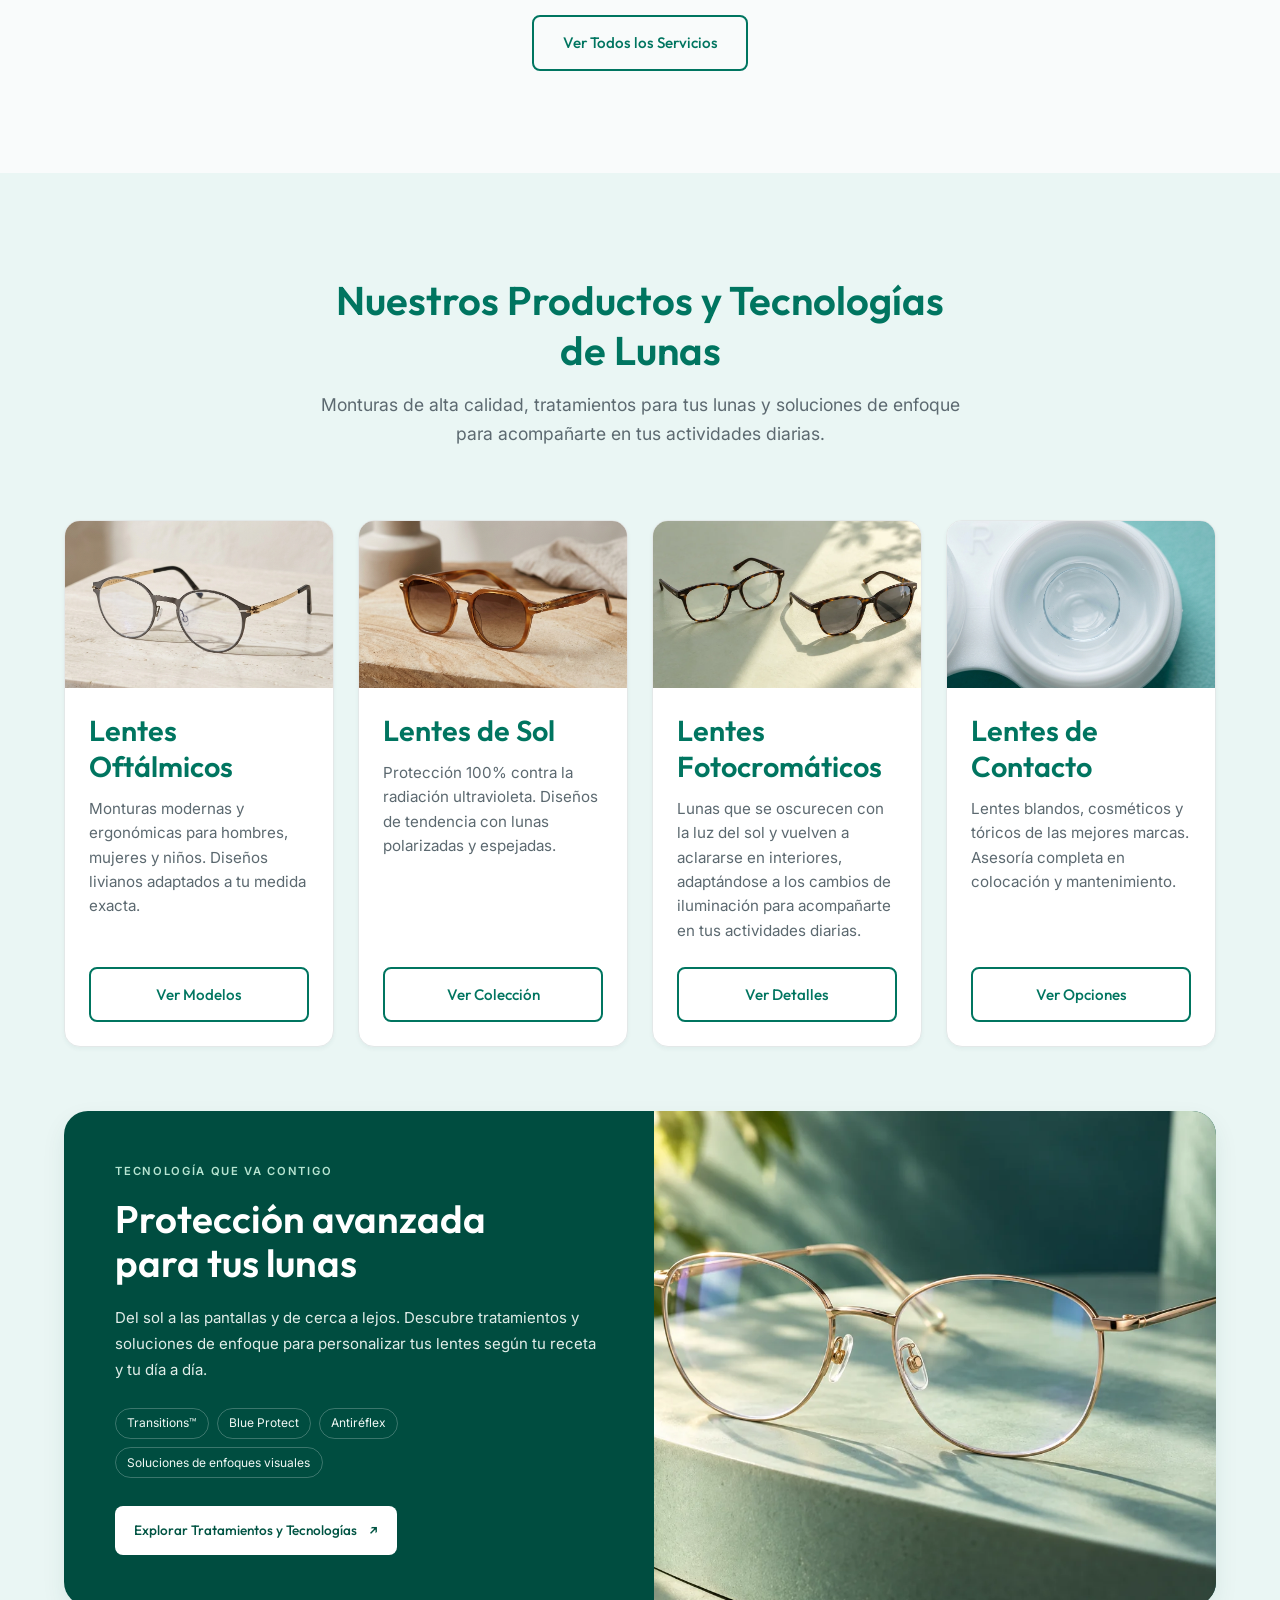
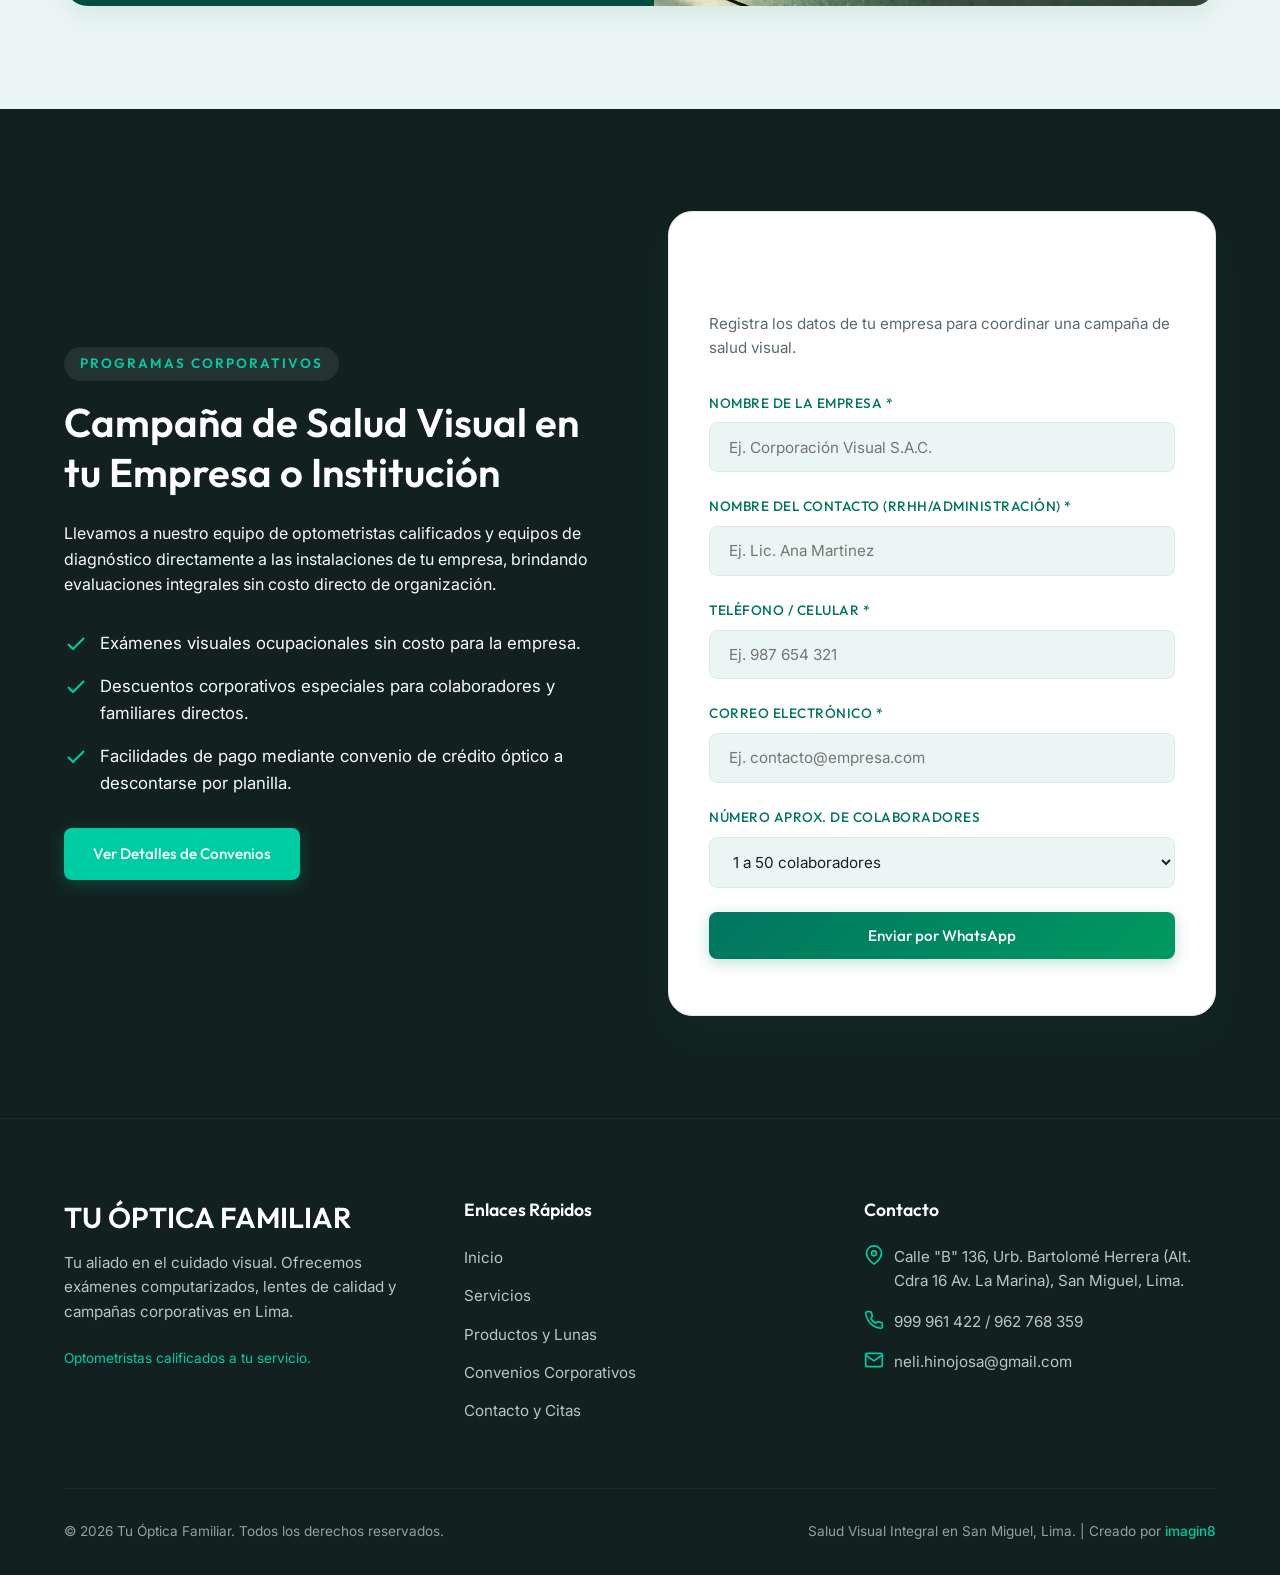
==== commit 6ca995bb: "Sustituir antivaho por antirreflex y detallar enfoques visuales" ====
--- a/index.html
+++ b/index.html
@@ -177,7 +177,7 @@
       <div class="container">
         <div class="section-header text-center">
           <h2>Nuestros Productos y Tecnologías de Lunas</h2>
-          <p>Monturas de alta calidad y la última tecnología en lunas para proteger tus ojos de la luz azul, los reflejos y el empañamiento.</p>
+          <p>Monturas de alta calidad, tratamientos para tus lunas y soluciones de enfoque para acompañarte en tus actividades diarias.</p>
         </div>
 
         <div class="products-grid products-grid--overview">
@@ -239,8 +239,8 @@
             <ul class="lenses-banner-options" aria-label="Tratamientos y tecnologías disponibles">
               <li>Transitions™</li>
               <li>Blue Protect</li>
-              <li>Antivaho</li>
-              <li>Soluciones de enfoque visual</li>
+              <li>Antiréflex</li>
+              <li>Soluciones de enfoques visuales</li>
             </ul>
             <a href="productos.html#tecnologias" class="btn lenses-banner-button">Explorar Tratamientos y Tecnologías <span aria-hidden="true">↗</span></a>
           </div>
